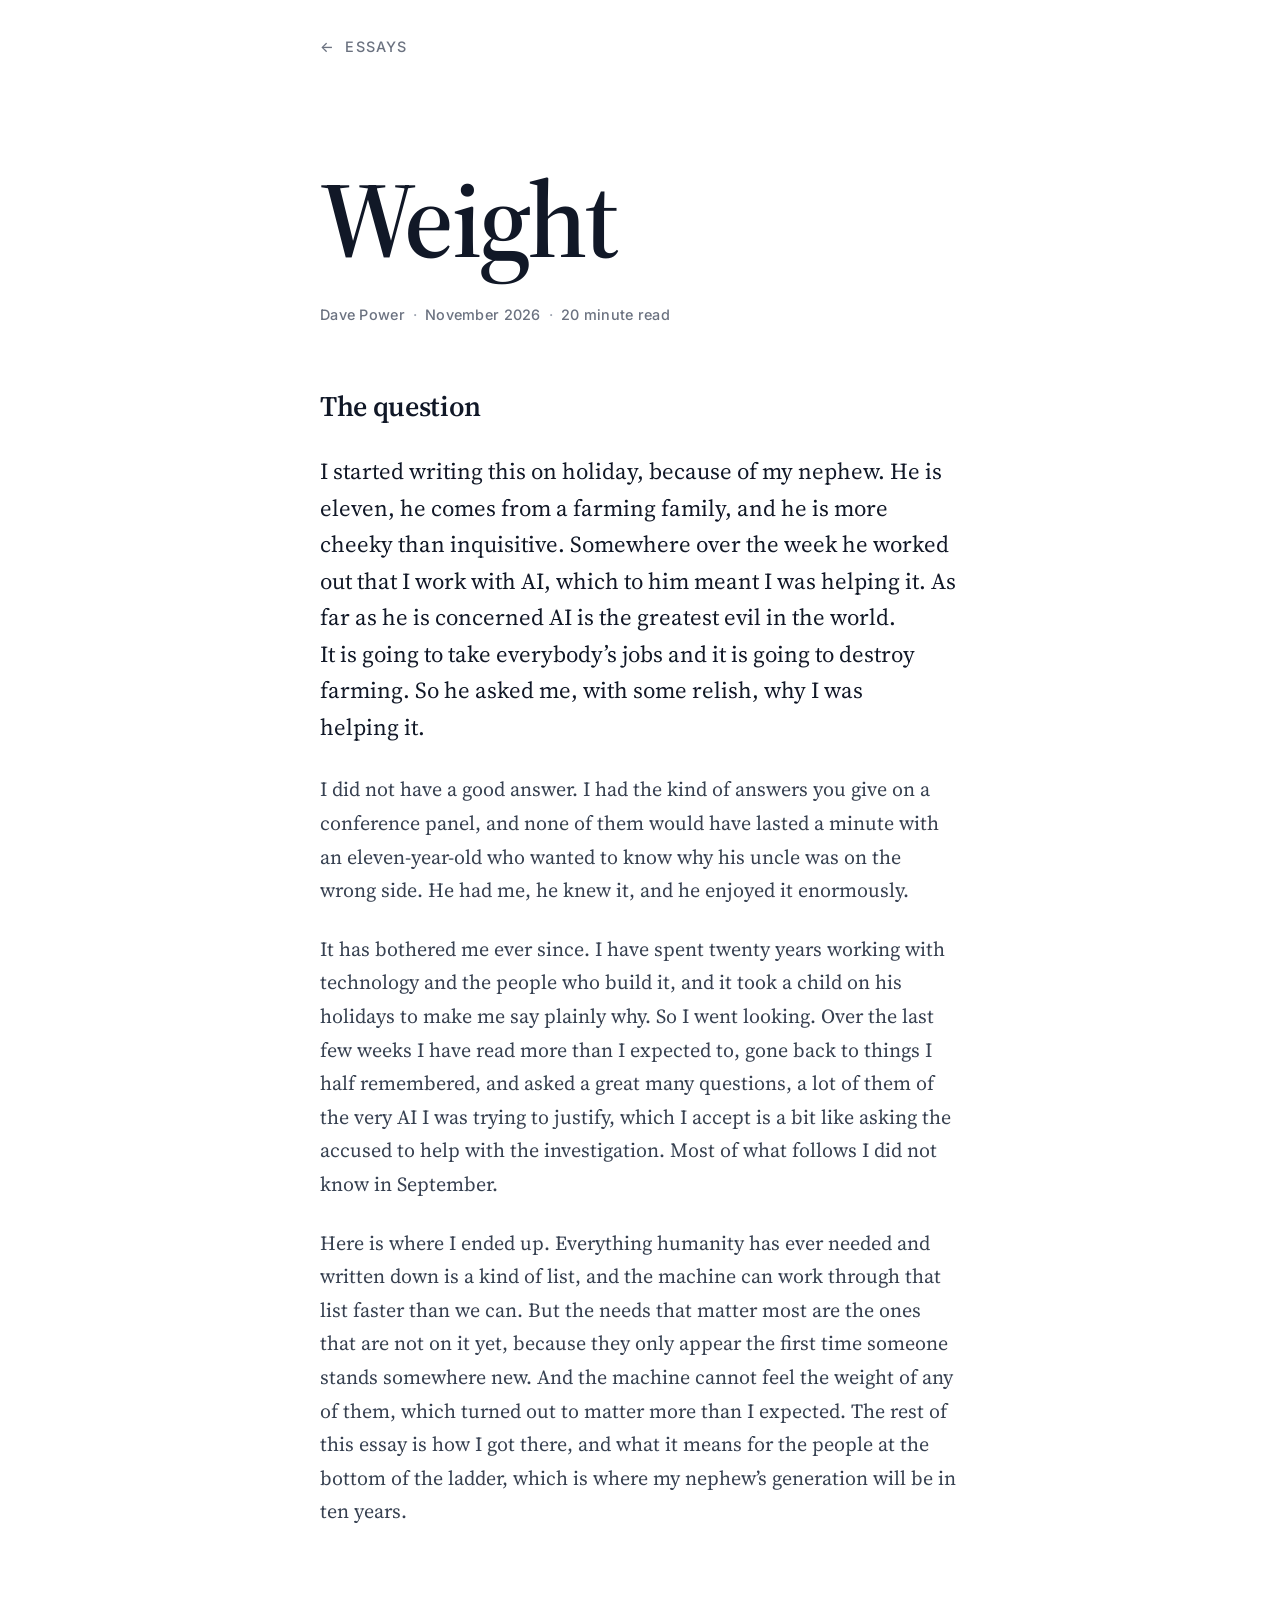
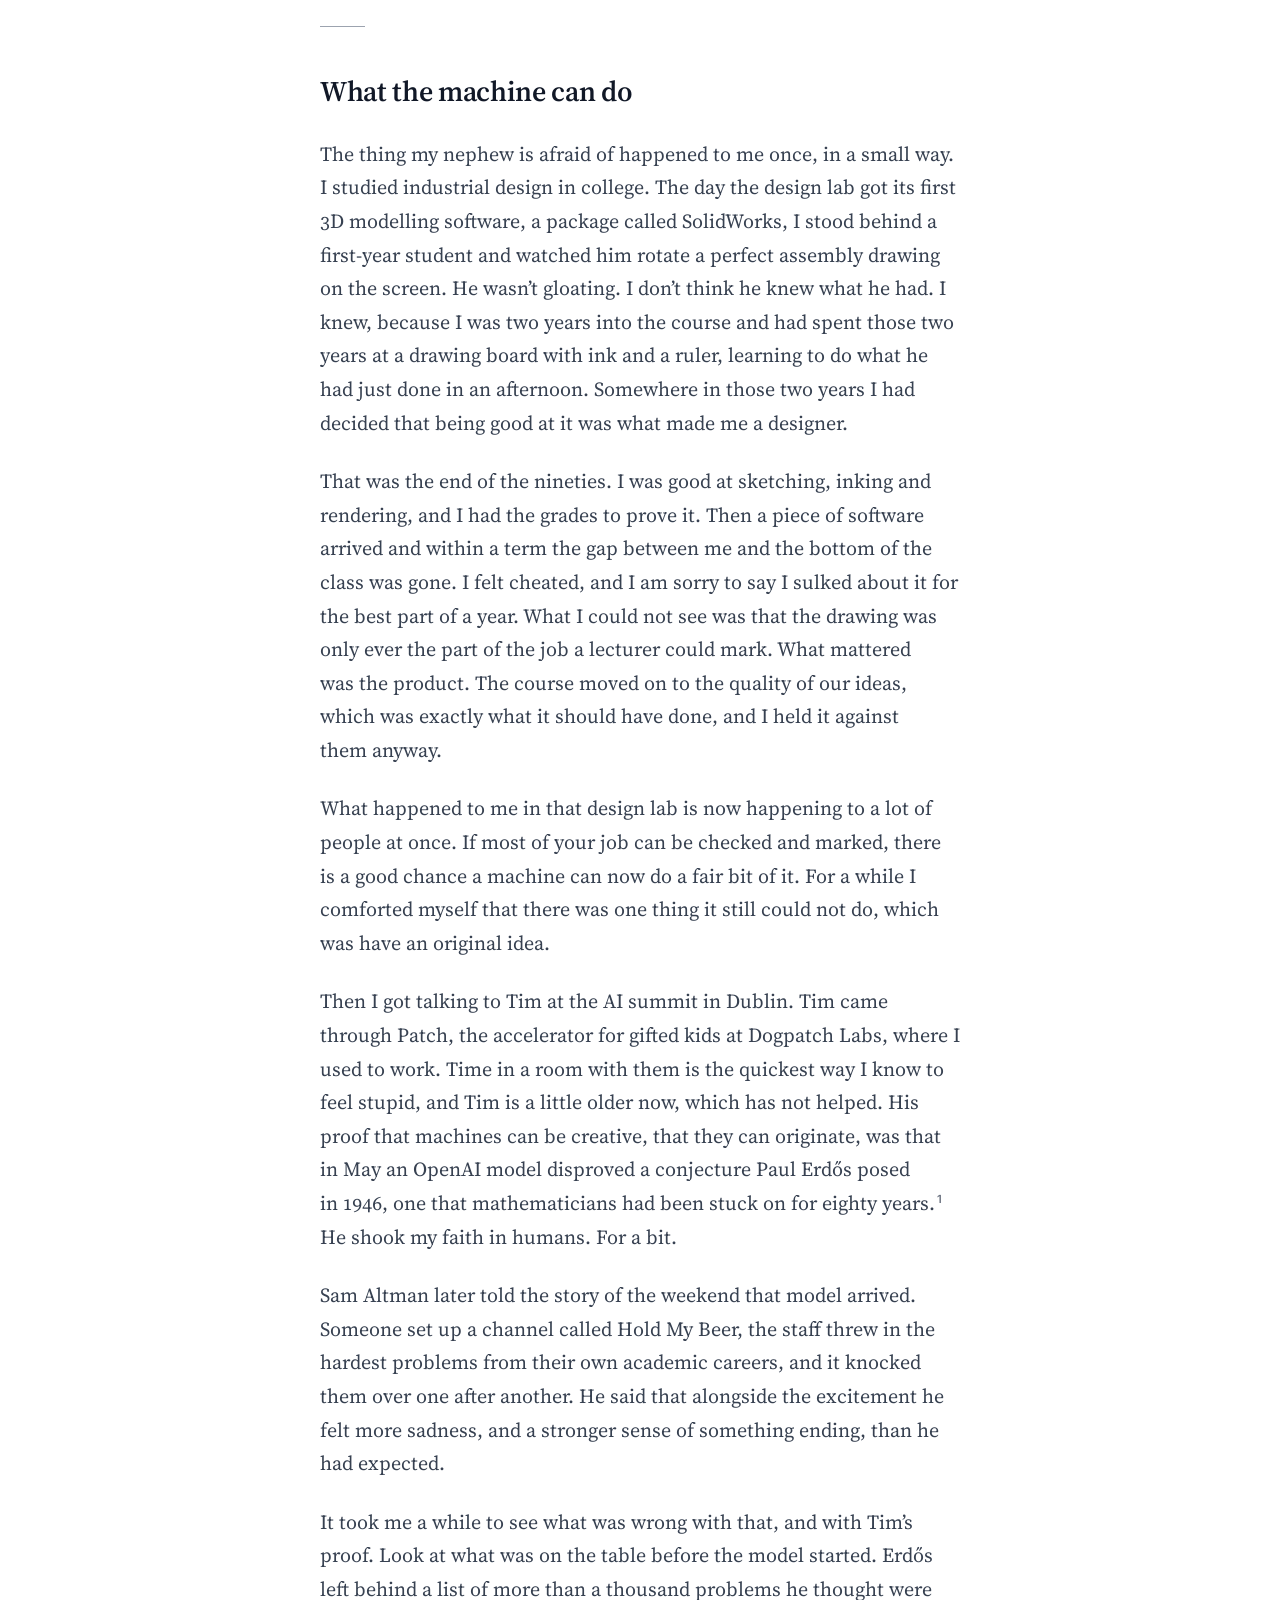
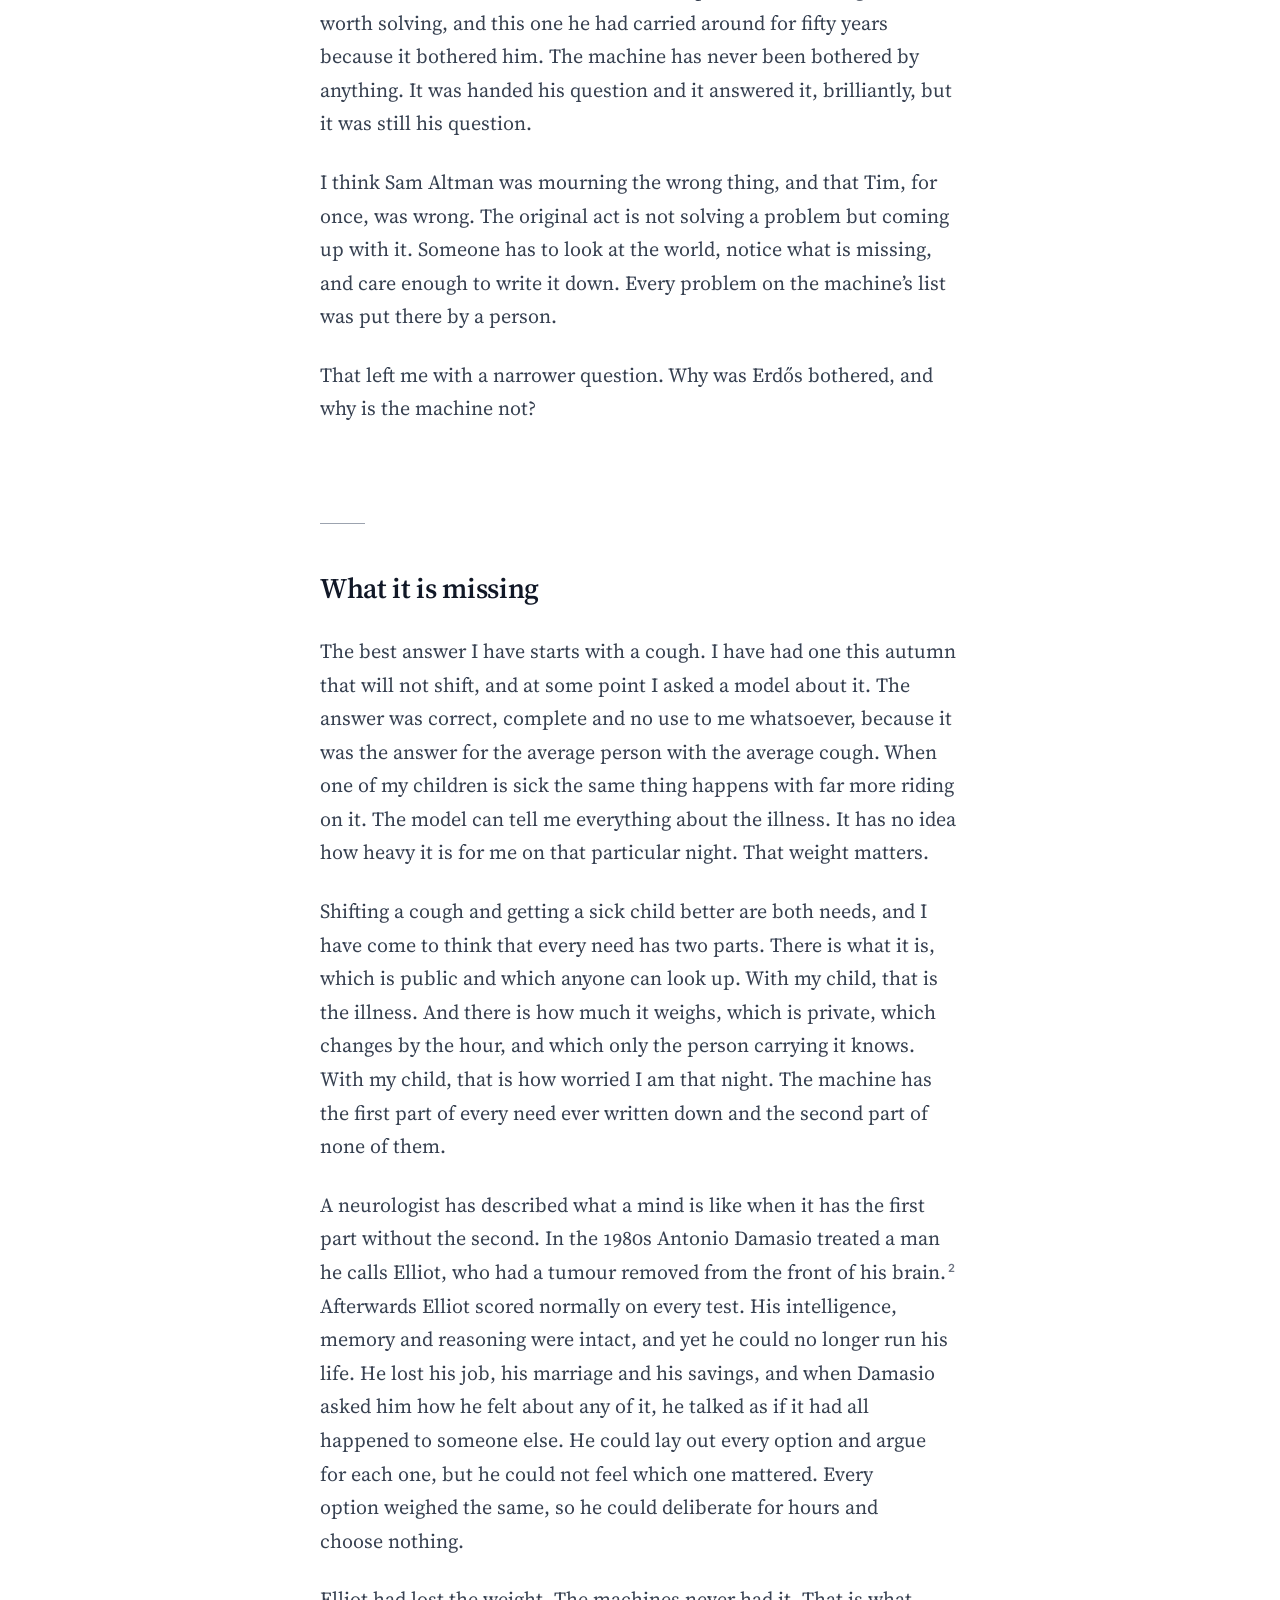
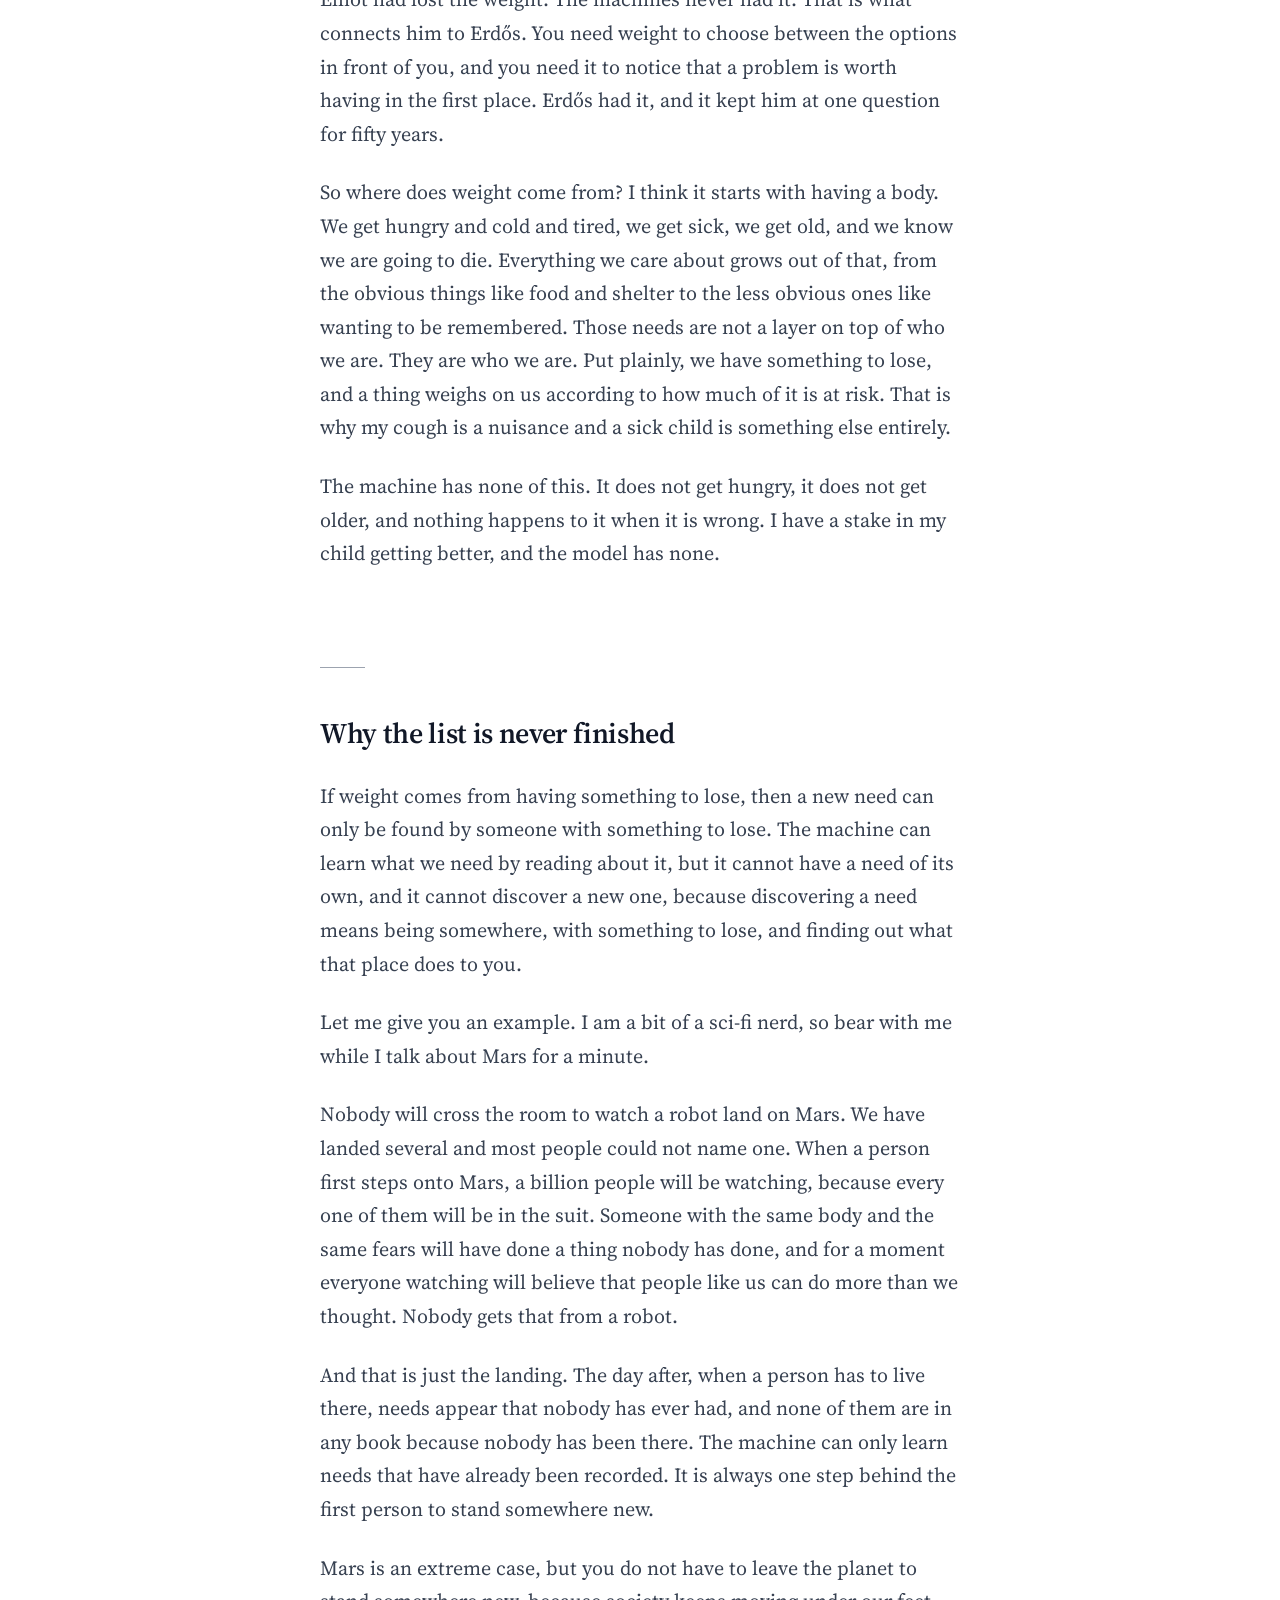
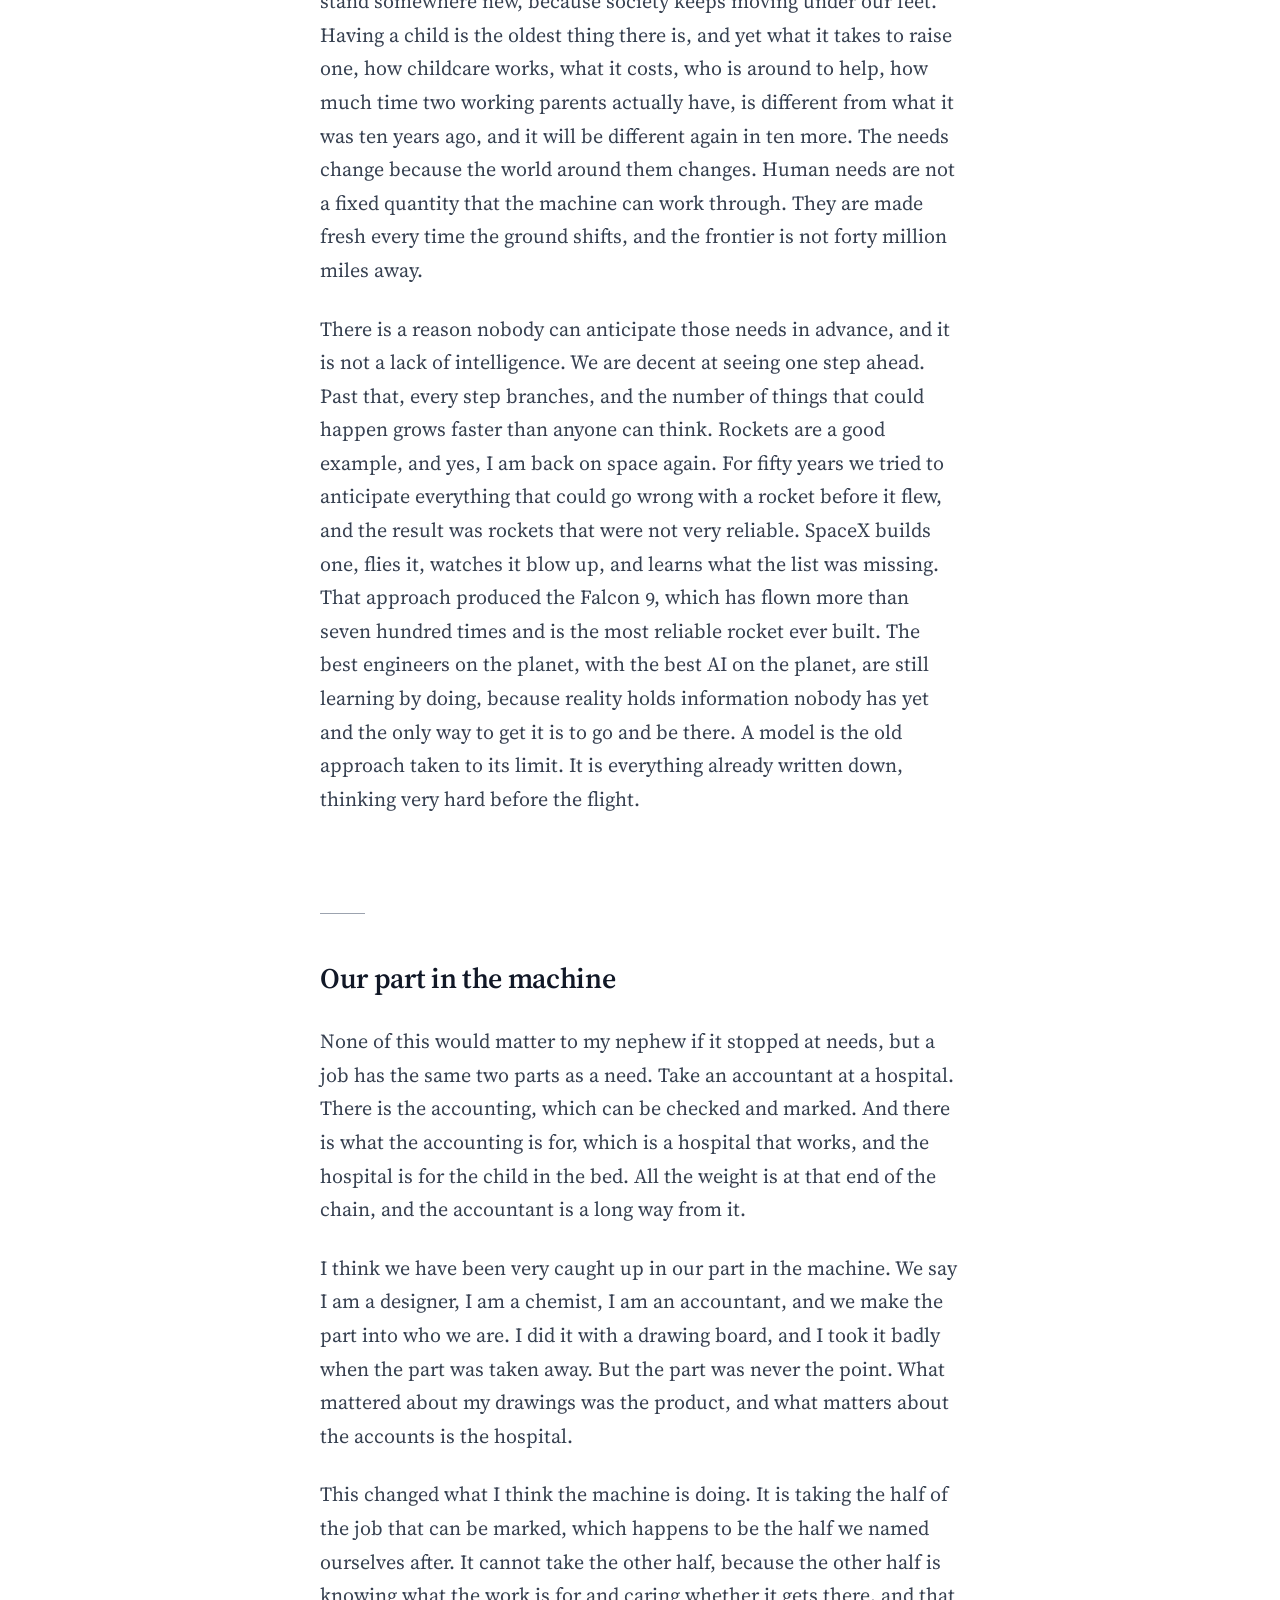
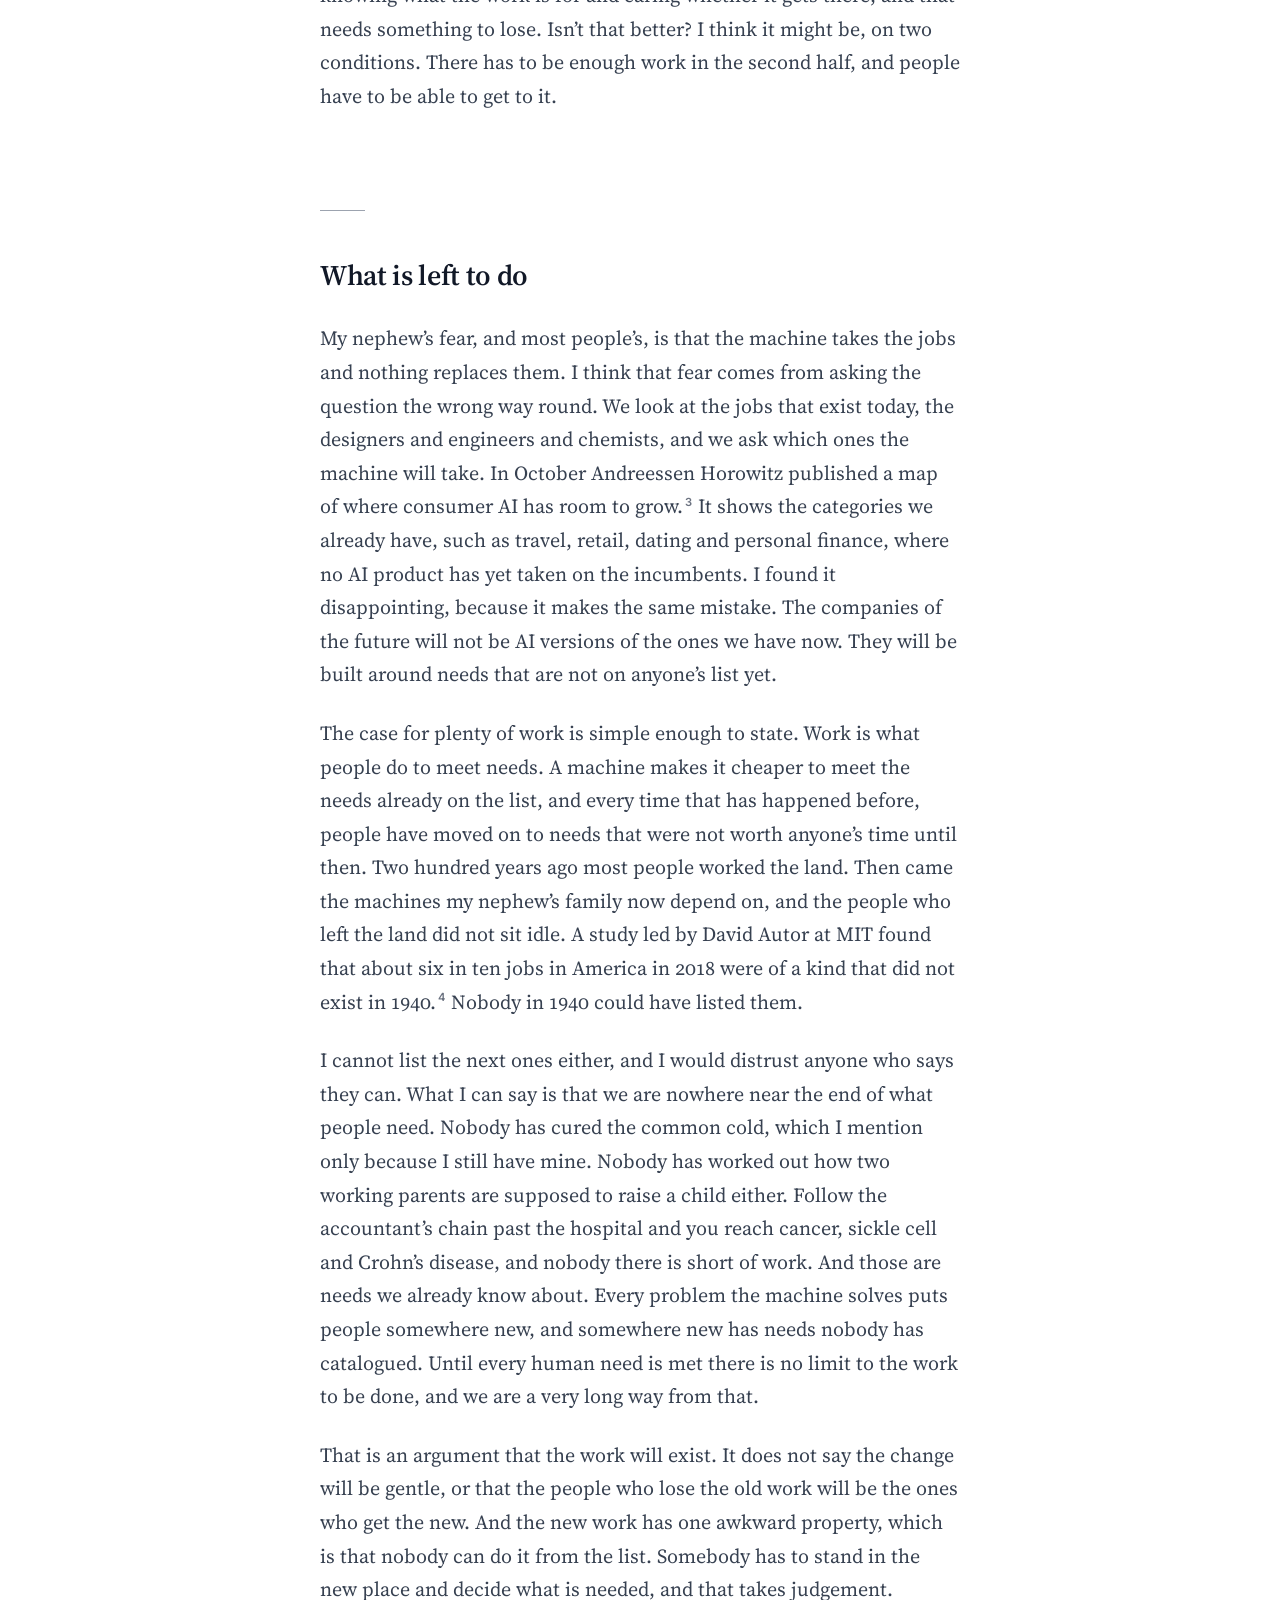
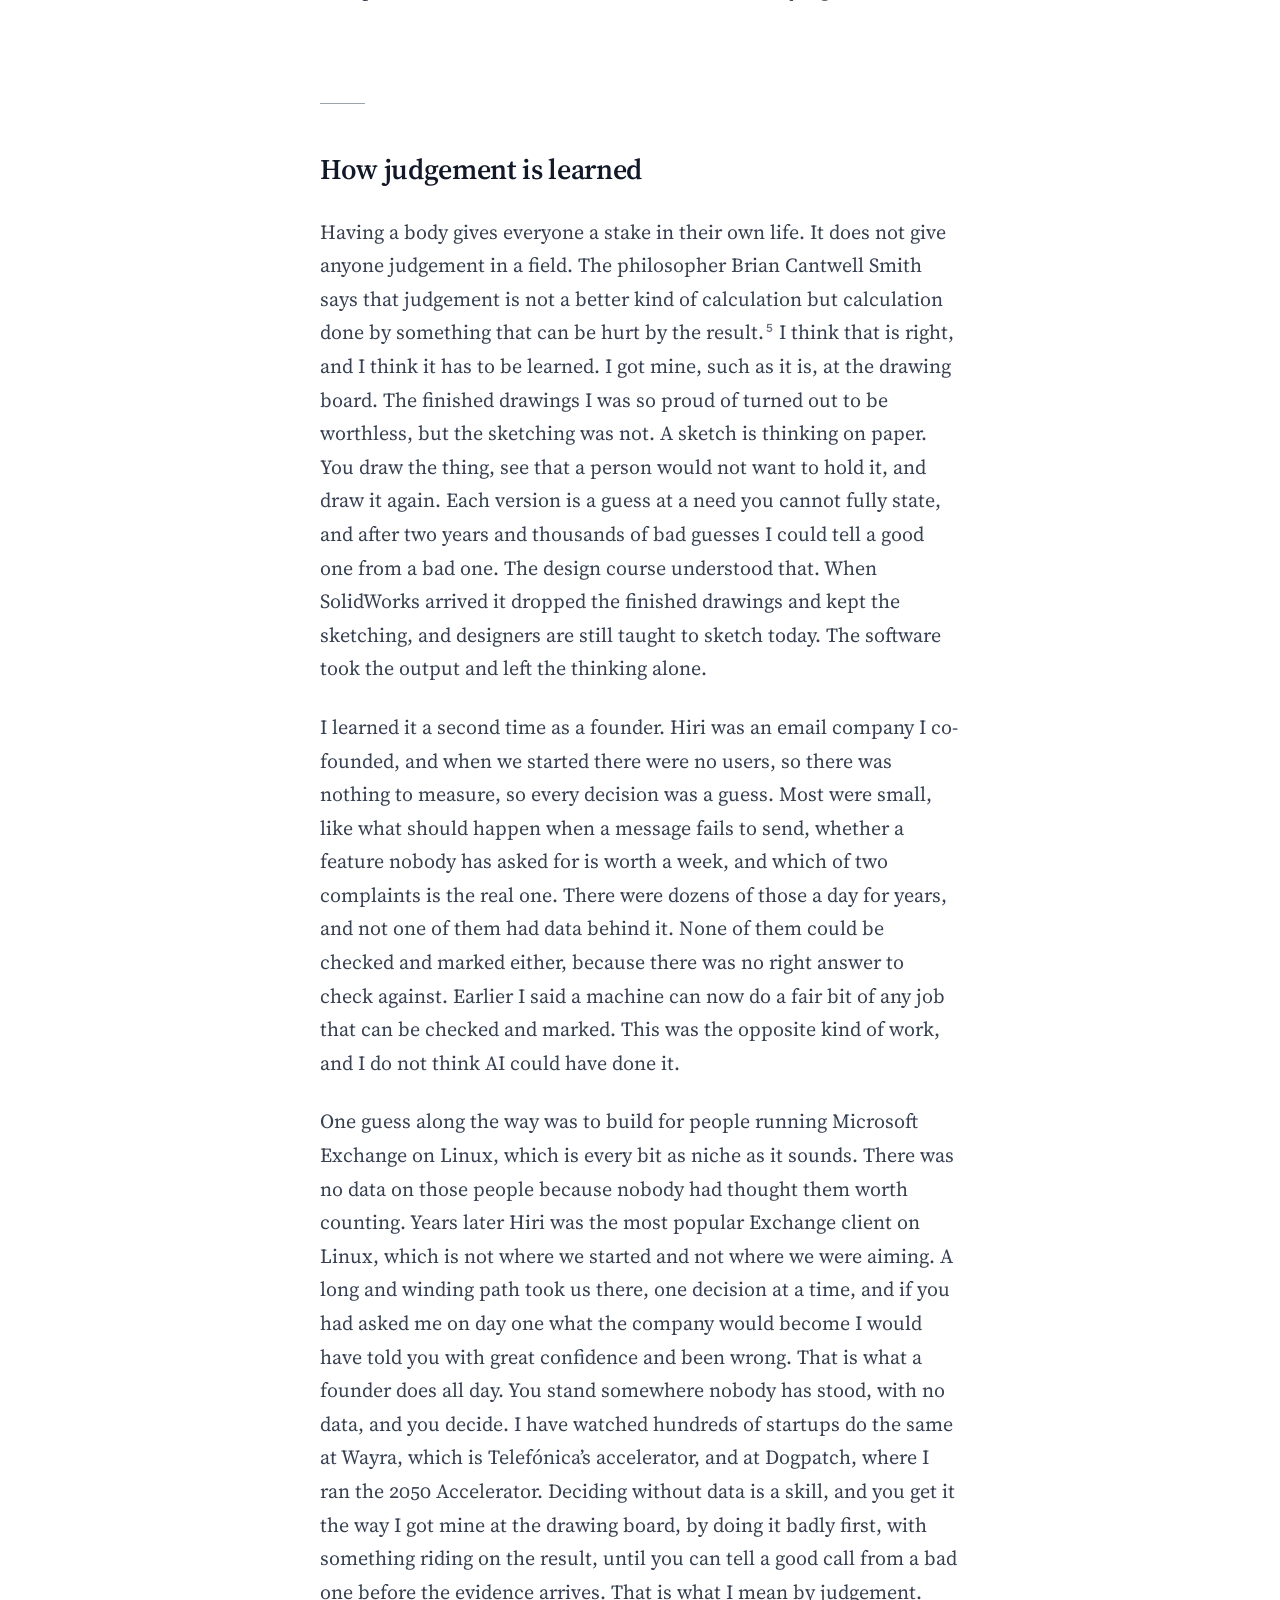
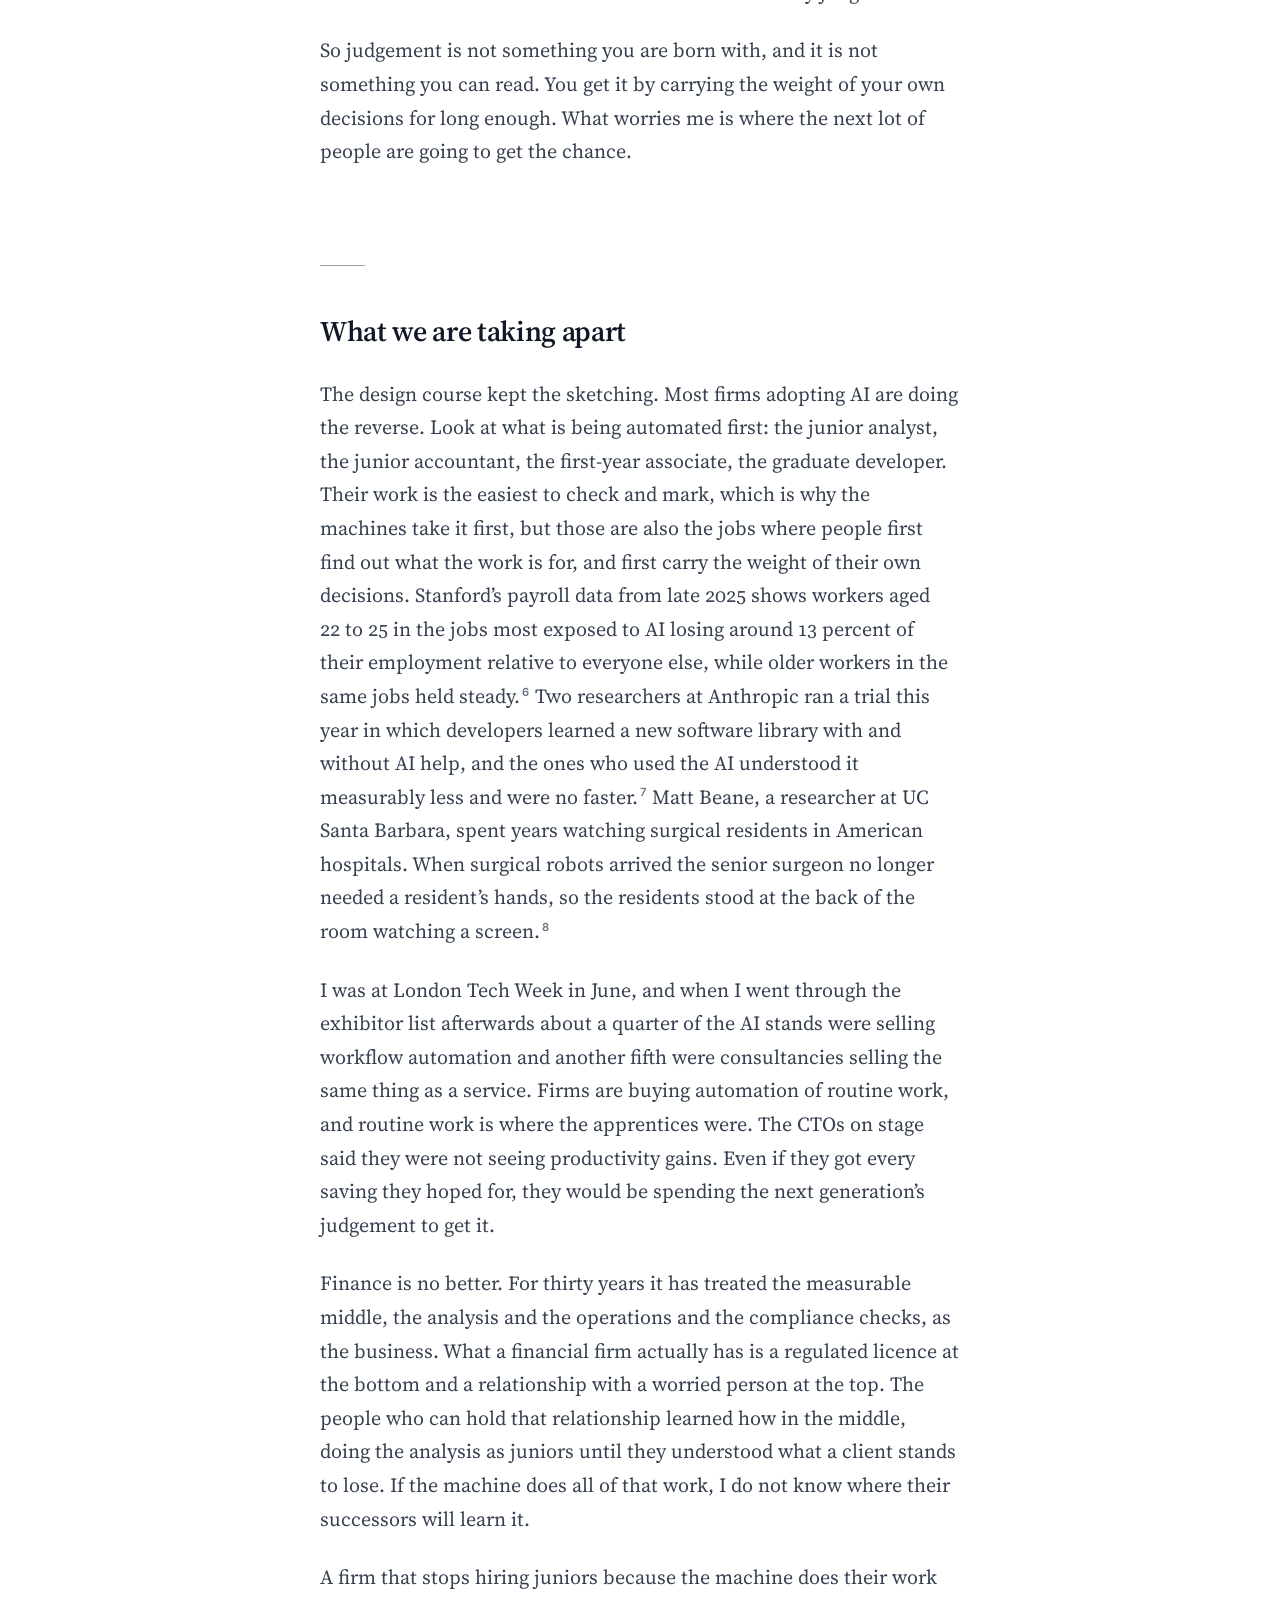
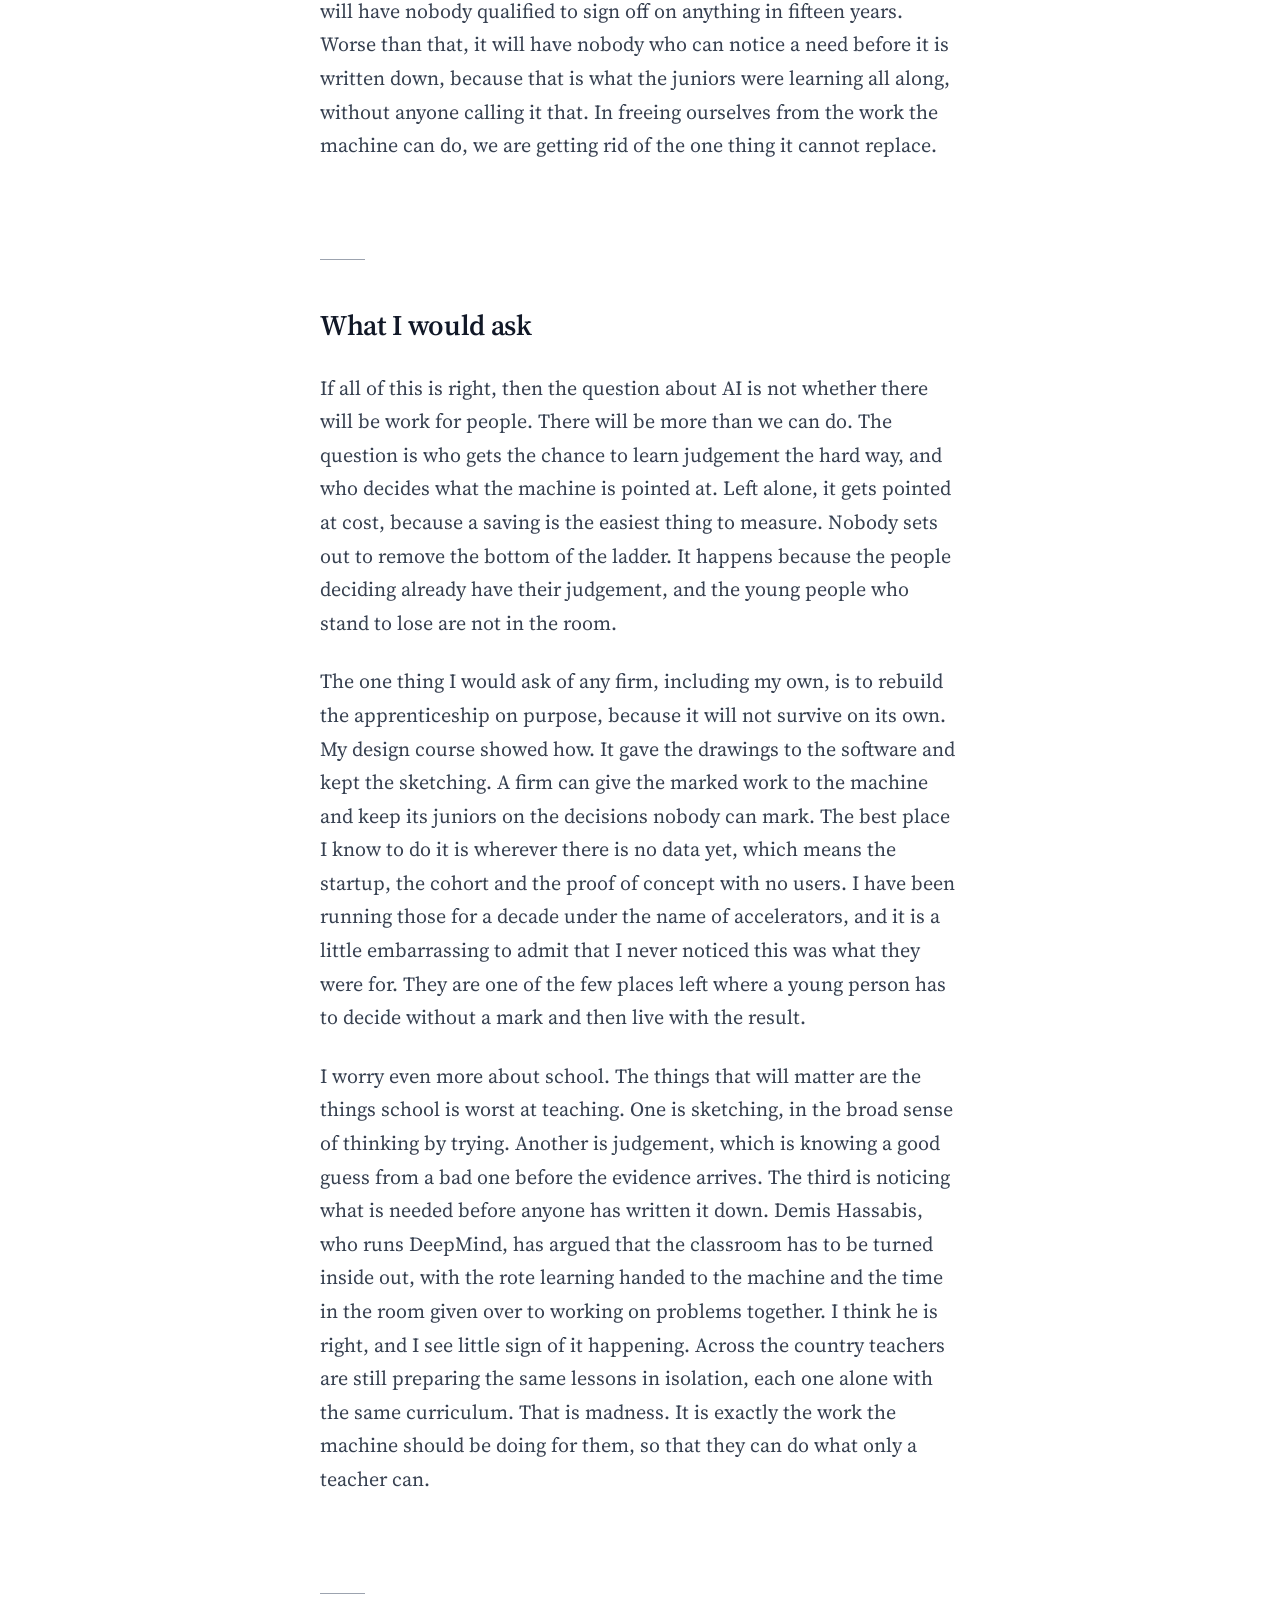
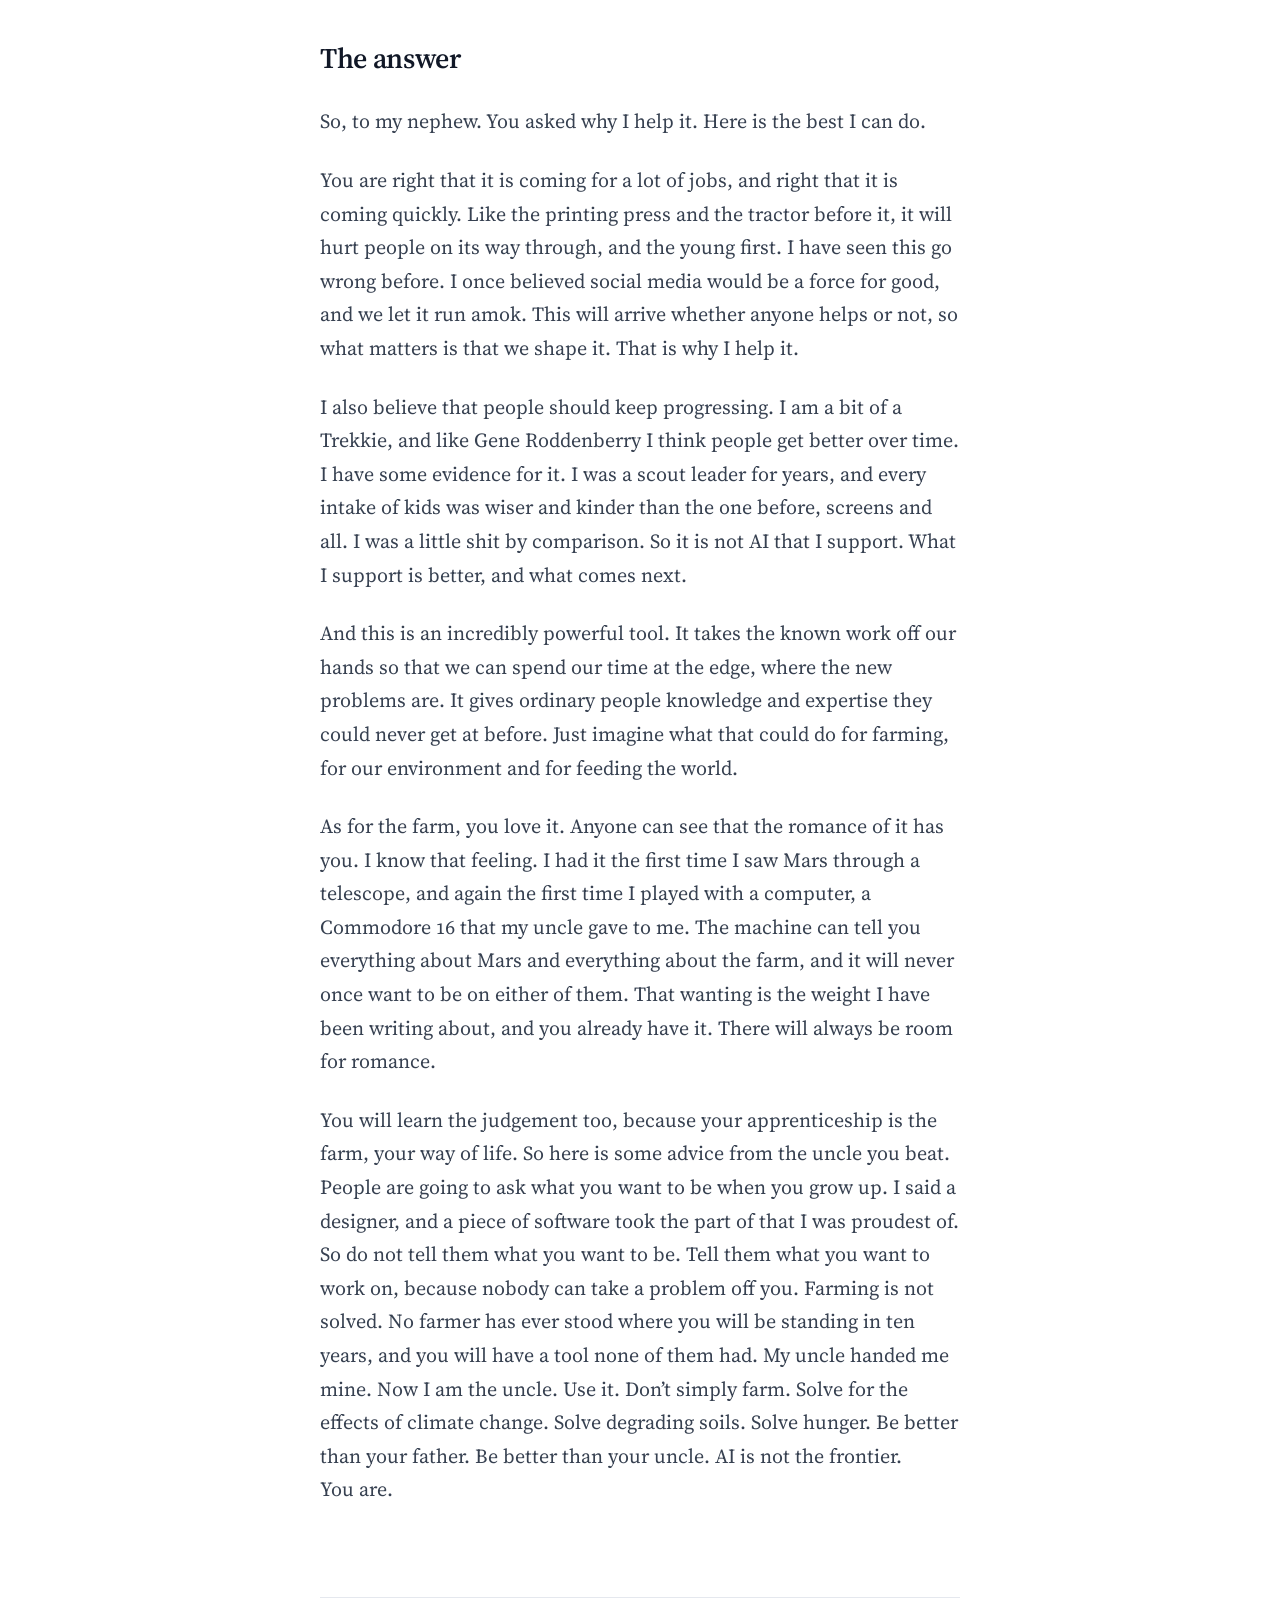
==== weight/index.html @ 6601c46f "Publish Weight Co-Authored-By: Claude Fable 5.2 <noreply@anthropic.com> Claude-Session: https://clau" ====
<!DOCTYPE html>
<html lang="en-IE">
<head>
<meta charset="utf-8">
<meta name="viewport" content="width=device-width, initial-scale=1">
<title>Weight · Dave Power</title>
<meta name="description" content="Why I work with AI, written for my eleven-year-old nephew.">
<meta name="author" content="Dave Power">
<link rel="canonical" href="https://dpowert2.github.io/essays/weight/">
<meta property="og:type" content="article">
<meta property="og:title" content="Weight">
<meta property="og:description" content="Why I work with AI, written for my eleven-year-old nephew.">
<meta property="og:url" content="https://dpowert2.github.io/essays/weight/">
<meta property="article:author" content="Dave Power">
<meta property="article:published_time" content="2026-11-24">
<meta name="twitter:card" content="summary">
<link rel="icon" href="data:image/svg+xml,%3Csvg xmlns='http://www.w3.org/2000/svg' viewBox='0 0 32 32'%3E%3Crect width='32' height='32' rx='7' fill='%23111827'/%3E%3Ccircle cx='16' cy='16' r='5' fill='%23E84B3C'/%3E%3C/svg%3E">
<link rel="preconnect" href="https://fonts.googleapis.com">
<link rel="preconnect" href="https://fonts.gstatic.com" crossorigin>
<link rel="stylesheet" href="https://fonts.googleapis.com/css2?family=Inter:wght@400;500;600&amp;family=Source+Serif+4:ital,opsz,wght@0,8..60,400;0,8..60,600;1,8..60,400&amp;display=swap">
<link rel="stylesheet" href="../assets/essay.css">
</head>
<body>
<div class="progress" aria-hidden="true"><span id="progress"></span></div>
<nav class="top"><a href="../">Essays</a></nav>
<main>
<article>
<header class="masthead">
<h1>Weight</h1>
<p class="meta">Dave Power<span class="dot">·</span><time datetime="2026-11-24">November 2026</time><span class="dot">·</span>20 minute read</p>
</header>
<div class="prose">
<h2 id="the-question">The question</h2>
<p class="lead">I started writing this on holiday, because of my nephew. He is eleven, he comes from a farming family, and he is more cheeky than inquisitive. Somewhere over the week he worked out that I work with AI, which to him meant I was helping it. As far as he is concerned AI is the greatest evil in the world. It is going to take everybody’s jobs and it is going to destroy farming. So he asked me, with some relish, why I was helping it.</p>
<p>I did not have a good answer. I had the kind of answers you give on a conference panel, and none of them would have lasted a minute with an eleven-year-old who wanted to know why his uncle was on the wrong side. He had me, he knew it, and he enjoyed it enormously.</p>
<p>It has bothered me ever since. I have spent twenty years working with technology and the people who build it, and it took a child on his holidays to make me say plainly why. So I went looking. Over the last few weeks I have read more than I expected to, gone back to things I half remembered, and asked a great many questions, a lot of them of the very AI I was trying to justify, which I accept is a bit like asking the accused to help with the investigation. Most of what follows I did not know in September.</p>
<p>Here is where I ended up. Everything humanity has ever needed and written down is a kind of list, and the machine can work through that list faster than we can. But the needs that matter most are the ones that are not on it yet, because they only appear the first time someone stands somewhere new. And the machine cannot feel the weight of any of them, which turned out to matter more than I expected. The rest of this essay is how I got there, and what it means for the people at the bottom of the ladder, which is where my nephew’s generation will be in ten years.</p>
<h2 id="what-the-machine-can-do">What the machine can do</h2>
<p>The thing my nephew is afraid of happened to me once, in a small way. I studied industrial design in college. The day the design lab got its first 3D modelling software, a package called SolidWorks, I stood behind a first-year student and watched him rotate a perfect assembly drawing on the screen. He wasn’t gloating. I don’t think he knew what he had. I knew, because I was two years into the course and had spent those two years at a drawing board with ink and a ruler, learning to do what he had just done in an afternoon. Somewhere in those two years I had decided that being good at it was what made me a designer.</p>
<p>That was the end of the nineties. I was good at sketching, inking and rendering, and I had the grades to prove it. Then a piece of software arrived and within a term the gap between me and the bottom of the class was gone. I felt cheated, and I am sorry to say I sulked about it for the best part of a year. What I could not see was that the drawing was only ever the part of the job a lecturer could mark. What mattered was the product. The course moved on to the quality of our ideas, which was exactly what it should have done, and I held it against them anyway.</p>
<p>What happened to me in that design lab is now happening to a lot of people at once. If most of your job can be checked and marked, there is a good chance a machine can now do a fair bit of it. For a while I comforted myself that there was one thing it still could not do, which was have an original idea.</p>
<p>Then I got talking to Tim at the AI summit in Dublin. Tim came through Patch, the accelerator for gifted kids at Dogpatch Labs, where I used to work. Time in a room with them is the quickest way I know to feel stupid, and Tim is a little older now, which has not helped. His proof that machines can be creative, that they can originate, was that in May an OpenAI model disproved a conjecture Paul Erdős posed in 1946, one that mathematicians had been stuck on for eighty years.<sup class="note"><a href="#source-1" id="ref-1" aria-label="Source 1">1</a></sup> He shook my faith in humans. For a bit.</p>
<p>Sam Altman later told the story of the weekend that model arrived. Someone set up a channel called Hold My Beer, the staff threw in the hardest problems from their own academic careers, and it knocked them over one after another. He said that alongside the excitement he felt more sadness, and a stronger sense of something ending, than he had expected.</p>
<p>It took me a while to see what was wrong with that, and with Tim’s proof. Look at what was on the table before the model started. Erdős left behind a list of more than a thousand problems he thought were worth solving, and this one he had carried around for fifty years because it bothered him. The machine has never been bothered by anything. It was handed his question and it answered it, brilliantly, but it was still his question.</p>
<p>I think Sam Altman was mourning the wrong thing, and that Tim, for once, was wrong. The original act is not solving a problem but coming up with it. Someone has to look at the world, notice what is missing, and care enough to write it down. Every problem on the machine’s list was put there by a person.</p>
<p>That left me with a narrower question. Why was Erdős bothered, and why is the machine not?</p>
<h2 id="what-it-is-missing">What it is missing</h2>
<p>The best answer I have starts with a cough. I have had one this autumn that will not shift, and at some point I asked a model about it. The answer was correct, complete and no use to me whatsoever, because it was the answer for the average person with the average cough. When one of my children is sick the same thing happens with far more riding on it. The model can tell me everything about the illness. It has no idea how heavy it is for me on that particular night. That weight matters.</p>
<p>Shifting a cough and getting a sick child better are both needs, and I have come to think that every need has two parts. There is what it is, which is public and which anyone can look up. With my child, that is the illness. And there is how much it weighs, which is private, which changes by the hour, and which only the person carrying it knows. With my child, that is how worried I am that night. The machine has the first part of every need ever written down and the second part of none of them.</p>
<p>A neurologist has described what a mind is like when it has the first part without the second. In the 1980s Antonio Damasio treated a man he calls Elliot, who had a tumour removed from the front of his brain.<sup class="note"><a href="#source-2" id="ref-2" aria-label="Source 2">2</a></sup> Afterwards Elliot scored normally on every test. His intelligence, memory and reasoning were intact, and yet he could no longer run his life. He lost his job, his marriage and his savings, and when Damasio asked him how he felt about any of it, he talked as if it had all happened to someone else. He could lay out every option and argue for each one, but he could not feel which one mattered. Every option weighed the same, so he could deliberate for hours and choose nothing.</p>
<p>Elliot had lost the weight. The machines never had it. That is what connects him to Erdős. You need weight to choose between the options in front of you, and you need it to notice that a problem is worth having in the first place. Erdős had it, and it kept him at one question for fifty years.</p>
<p>So where does weight come from? I think it starts with having a body. We get hungry and cold and tired, we get sick, we get old, and we know we are going to die. Everything we care about grows out of that, from the obvious things like food and shelter to the less obvious ones like wanting to be remembered. Those needs are not a layer on top of who we are. They are who we are. Put plainly, we have something to lose, and a thing weighs on us according to how much of it is at risk. That is why my cough is a nuisance and a sick child is something else entirely.</p>
<p>The machine has none of this. It does not get hungry, it does not get older, and nothing happens to it when it is wrong. I have a stake in my child getting better, and the model has none.</p>
<h2 id="why-the-list-is-never-finished">Why the list is never finished</h2>
<p>If weight comes from having something to lose, then a new need can only be found by someone with something to lose. The machine can learn what we need by reading about it, but it cannot have a need of its own, and it cannot discover a new one, because discovering a need means being somewhere, with something to lose, and finding out what that place does to you.</p>
<p>Let me give you an example. I am a bit of a sci-fi nerd, so bear with me while I talk about Mars for a minute.</p>
<p>Nobody will cross the room to watch a robot land on Mars. We have landed several and most people could not name one. When a person first steps onto Mars, a billion people will be watching, because every one of them will be in the suit. Someone with the same body and the same fears will have done a thing nobody has done, and for a moment everyone watching will believe that people like us can do more than we thought. Nobody gets that from a robot.</p>
<p>And that is just the landing. The day after, when a person has to live there, needs appear that nobody has ever had, and none of them are in any book because nobody has been there. The machine can only learn needs that have already been recorded. It is always one step behind the first person to stand somewhere new.</p>
<p>Mars is an extreme case, but you do not have to leave the planet to stand somewhere new, because society keeps moving under our feet. Having a child is the oldest thing there is, and yet what it takes to raise one, how childcare works, what it costs, who is around to help, how much time two working parents actually have, is different from what it was ten years ago, and it will be different again in ten more. The needs change because the world around them changes. Human needs are not a fixed quantity that the machine can work through. They are made fresh every time the ground shifts, and the frontier is not forty million miles away.</p>
<p>There is a reason nobody can anticipate those needs in advance, and it is not a lack of intelligence. We are decent at seeing one step ahead. Past that, every step branches, and the number of things that could happen grows faster than anyone can think. Rockets are a good example, and yes, I am back on space again. For fifty years we tried to anticipate everything that could go wrong with a rocket before it flew, and the result was rockets that were not very reliable. SpaceX builds one, flies it, watches it blow up, and learns what the list was missing. That approach produced the Falcon 9, which has flown more than seven hundred times and is the most reliable rocket ever built. The best engineers on the planet, with the best AI on the planet, are still learning by doing, because reality holds information nobody has yet and the only way to get it is to go and be there. A model is the old approach taken to its limit. It is everything already written down, thinking very hard before the flight.</p>
<h2 id="our-part-in-the-machine">Our part in the machine</h2>
<p>None of this would matter to my nephew if it stopped at needs, but a job has the same two parts as a need. Take an accountant at a hospital. There is the accounting, which can be checked and marked. And there is what the accounting is for, which is a hospital that works, and the hospital is for the child in the bed. All the weight is at that end of the chain, and the accountant is a long way from it.</p>
<p>I think we have been very caught up in our part in the machine. We say I am a designer, I am a chemist, I am an accountant, and we make the part into who we are. I did it with a drawing board, and I took it badly when the part was taken away. But the part was never the point. What mattered about my drawings was the product, and what matters about the accounts is the hospital.</p>
<p>This changed what I think the machine is doing. It is taking the half of the job that can be marked, which happens to be the half we named ourselves after. It cannot take the other half, because the other half is knowing what the work is for and caring whether it gets there, and that needs something to lose. Isn’t that better? I think it might be, on two conditions. There has to be enough work in the second half, and people have to be able to get to it.</p>
<h2 id="what-is-left-to-do">What is left to do</h2>
<p>My nephew’s fear, and most people’s, is that the machine takes the jobs and nothing replaces them. I think that fear comes from asking the question the wrong way round. We look at the jobs that exist today, the designers and engineers and chemists, and we ask which ones the machine will take. In October Andreessen Horowitz published a map of where consumer AI has room to grow.<sup class="note"><a href="#source-3" id="ref-3" aria-label="Source 3">3</a></sup> It shows the categories we already have, such as travel, retail, dating and personal finance, where no AI product has yet taken on the incumbents. I found it disappointing, because it makes the same mistake. The companies of the future will not be AI versions of the ones we have now. They will be built around needs that are not on anyone’s list yet.</p>
<p>The case for plenty of work is simple enough to state. Work is what people do to meet needs. A machine makes it cheaper to meet the needs already on the list, and every time that has happened before, people have moved on to needs that were not worth anyone’s time until then. Two hundred years ago most people worked the land. Then came the machines my nephew’s family now depend on, and the people who left the land did not sit idle. A study led by David Autor at MIT found that about six in ten jobs in America in 2018 were of a kind that did not exist in 1940.<sup class="note"><a href="#source-4" id="ref-4" aria-label="Source 4">4</a></sup> Nobody in 1940 could have listed them.</p>
<p>I cannot list the next ones either, and I would distrust anyone who says they can. What I can say is that we are nowhere near the end of what people need. Nobody has cured the common cold, which I mention only because I still have mine. Nobody has worked out how two working parents are supposed to raise a child either. Follow the accountant’s chain past the hospital and you reach cancer, sickle cell and Crohn’s disease, and nobody there is short of work. And those are needs we already know about. Every problem the machine solves puts people somewhere new, and somewhere new has needs nobody has catalogued. Until every human need is met there is no limit to the work to be done, and we are a very long way from that.</p>
<p>That is an argument that the work will exist. It does not say the change will be gentle, or that the people who lose the old work will be the ones who get the new. And the new work has one awkward property, which is that nobody can do it from the list. Somebody has to stand in the new place and decide what is needed, and that takes judgement.</p>
<h2 id="how-judgement-is-learned">How judgement is learned</h2>
<p>Having a body gives everyone a stake in their own life. It does not give anyone judgement in a field. The philosopher Brian Cantwell Smith says that judgement is not a better kind of calculation but calculation done by something that can be hurt by the result.<sup class="note"><a href="#source-5" id="ref-5" aria-label="Source 5">5</a></sup> I think that is right, and I think it has to be learned. I got mine, such as it is, at the drawing board. The finished drawings I was so proud of turned out to be worthless, but the sketching was not. A sketch is thinking on paper. You draw the thing, see that a person would not want to hold it, and draw it again. Each version is a guess at a need you cannot fully state, and after two years and thousands of bad guesses I could tell a good one from a bad one. The design course understood that. When SolidWorks arrived it dropped the finished drawings and kept the sketching, and designers are still taught to sketch today. The software took the output and left the thinking alone.</p>
<p>I learned it a second time as a founder. Hiri was an email company I co-founded, and when we started there were no users, so there was nothing to measure, so every decision was a guess. Most were small, like what should happen when a message fails to send, whether a feature nobody has asked for is worth a week, and which of two complaints is the real one. There were dozens of those a day for years, and not one of them had data behind it. None of them could be checked and marked either, because there was no right answer to check against. Earlier I said a machine can now do a fair bit of any job that can be checked and marked. This was the opposite kind of work, and I do not think AI could have done it.</p>
<p>One guess along the way was to build for people running Microsoft Exchange on Linux, which is every bit as niche as it sounds. There was no data on those people because nobody had thought them worth counting. Years later Hiri was the most popular Exchange client on Linux, which is not where we started and not where we were aiming. A long and winding path took us there, one decision at a time, and if you had asked me on day one what the company would become I would have told you with great confidence and been wrong. That is what a founder does all day. You stand somewhere nobody has stood, with no data, and you decide. I have watched hundreds of startups do the same at Wayra, which is Telefónica’s accelerator, and at Dogpatch, where I ran the 2050 Accelerator. Deciding without data is a skill, and you get it the way I got mine at the drawing board, by doing it badly first, with something riding on the result, until you can tell a good call from a bad one before the evidence arrives. That is what I mean by judgement.</p>
<p>So judgement is not something you are born with, and it is not something you can read. You get it by carrying the weight of your own decisions for long enough. What worries me is where the next lot of people are going to get the chance.</p>
<h2 id="what-we-are-taking-apart">What we are taking apart</h2>
<p>The design course kept the sketching. Most firms adopting AI are doing the reverse. Look at what is being automated first: the junior analyst, the junior accountant, the first-year associate, the graduate developer. Their work is the easiest to check and mark, which is why the machines take it first, but those are also the jobs where people first find out what the work is for, and first carry the weight of their own decisions. Stanford’s payroll data from late 2025 shows workers aged 22 to 25 in the jobs most exposed to AI losing around 13 percent of their employment relative to everyone else, while older workers in the same jobs held steady.<sup class="note"><a href="#source-6" id="ref-6" aria-label="Source 6">6</a></sup> Two researchers at Anthropic ran a trial this year in which developers learned a new software library with and without AI help, and the ones who used the AI understood it measurably less and were no faster.<sup class="note"><a href="#source-7" id="ref-7" aria-label="Source 7">7</a></sup> Matt Beane, a researcher at UC Santa Barbara, spent years watching surgical residents in American hospitals. When surgical robots arrived the senior surgeon no longer needed a resident’s hands, so the residents stood at the back of the room watching a screen.<sup class="note"><a href="#source-8" id="ref-8" aria-label="Source 8">8</a></sup></p>
<p>I was at London Tech Week in June, and when I went through the exhibitor list afterwards about a quarter of the AI stands were selling workflow automation and another fifth were consultancies selling the same thing as a service. Firms are buying automation of routine work, and routine work is where the apprentices were. The CTOs on stage said they were not seeing productivity gains. Even if they got every saving they hoped for, they would be spending the next generation’s judgement to get it.</p>
<p>Finance is no better. For thirty years it has treated the measurable middle, the analysis and the operations and the compliance checks, as the business. What a financial firm actually has is a regulated licence at the bottom and a relationship with a worried person at the top. The people who can hold that relationship learned how in the middle, doing the analysis as juniors until they understood what a client stands to lose. If the machine does all of that work, I do not know where their successors will learn it.</p>
<p>A firm that stops hiring juniors because the machine does their work will have nobody qualified to sign off on anything in fifteen years. Worse than that, it will have nobody who can notice a need before it is written down, because that is what the juniors were learning all along, without anyone calling it that. In freeing ourselves from the work the machine can do, we are getting rid of the one thing it cannot replace.</p>
<h2 id="what-i-would-ask">What I would ask</h2>
<p>If all of this is right, then the question about AI is not whether there will be work for people. There will be more than we can do. The question is who gets the chance to learn judgement the hard way, and who decides what the machine is pointed at. Left alone, it gets pointed at cost, because a saving is the easiest thing to measure. Nobody sets out to remove the bottom of the ladder. It happens because the people deciding already have their judgement, and the young people who stand to lose are not in the room.</p>
<p>The one thing I would ask of any firm, including my own, is to rebuild the apprenticeship on purpose, because it will not survive on its own. My design course showed how. It gave the drawings to the software and kept the sketching. A firm can give the marked work to the machine and keep its juniors on the decisions nobody can mark. The best place I know to do it is wherever there is no data yet, which means the startup, the cohort and the proof of concept with no users. I have been running those for a decade under the name of accelerators, and it is a little embarrassing to admit that I never noticed this was what they were for. They are one of the few places left where a young person has to decide without a mark and then live with the result.</p>
<p>I worry even more about school. The things that will matter are the things school is worst at teaching. One is sketching, in the broad sense of thinking by trying. Another is judgement, which is knowing a good guess from a bad one before the evidence arrives. The third is noticing what is needed before anyone has written it down. Demis Hassabis, who runs DeepMind, has argued that the classroom has to be turned inside out, with the rote learning handed to the machine and the time in the room given over to working on problems together. I think he is right, and I see little sign of it happening. Across the country teachers are still preparing the same lessons in isolation, each one alone with the same curriculum. That is madness. It is exactly the work the machine should be doing for them, so that they can do what only a teacher can.</p>
<h2 id="the-answer">The answer</h2>
<p>So, to my nephew. You asked why I help it. Here is the best I can do.</p>
<p>You are right that it is coming for a lot of jobs, and right that it is coming quickly. Like the printing press and the tractor before it, it will hurt people on its way through, and the young first. I have seen this go wrong before. I once believed social media would be a force for good, and we let it run amok. This will arrive whether anyone helps or not, so what matters is that we shape it. That is why I help it.</p>
<p>I also believe that people should keep progressing. I am a bit of a Trekkie, and like Gene Roddenberry I think people get better over time. I have some evidence for it. I was a scout leader for years, and every intake of kids was wiser and kinder than the one before, screens and all. I was a little shit by comparison. So it is not AI that I support. What I support is better, and what comes next.</p>
<p>And this is an incredibly powerful tool. It takes the known work off our hands so that we can spend our time at the edge, where the new problems are. It gives ordinary people knowledge and expertise they could never get at before. Just imagine what that could do for farming, for our environment and for feeding the world.</p>
<p>As for the farm, you love it. Anyone can see that the romance of it has you. I know that feeling. I had it the first time I saw Mars through a telescope, and again the first time I played with a computer, a Commodore 16 that my uncle gave to me. The machine can tell you everything about Mars and everything about the farm, and it will never once want to be on either of them. That wanting is the weight I have been writing about, and you already have it. There will always be room for romance.</p>
<p>You will learn the judgement too, because your apprenticeship is the farm, your way of life. So here is some advice from the uncle you beat. People are going to ask what you want to be when you grow up. I said a designer, and a piece of software took the part of that I was proudest of. So do not tell them what you want to be. Tell them what you want to work on, because nobody can take a problem off you. Farming is not solved. No farmer has ever stood where you will be standing in ten years, and you will have a tool none of them had. My uncle handed me mine. Now I am the uncle. Use it. Don’t simply farm. Solve for the effects of climate change. Solve degrading soils. Solve hunger. Be better than your father. Be better than your uncle. AI is not the frontier. You are.</p>
</div>
<section class="sources" aria-labelledby="sources-title">
<h2 id="sources-title">Sources</h2>
<ol>
<li id="source-1">OpenAI, <a href="https://openai.com/index/model-disproves-discrete-geometry-conjecture/" rel="noopener"><cite>An OpenAI model has disproved a central conjecture in discrete geometry</cite></a> (May 2026). <a class="back" href="#ref-1" aria-label="Back to text">↩︎</a></li>
<li id="source-2">Antonio Damasio, <cite>Descartes’ Error</cite> (1994). <a class="back" href="#ref-2" aria-label="Back to text">↩︎</a></li>
<li id="source-3">Olivia Moore, <a href="https://a16z.com/100-gen-ai-apps-7/" rel="noopener"><cite>The Top 100 Gen AI Consumer Apps, 7th Edition</cite></a> (Andreessen Horowitz, October 2026). <a class="back" href="#ref-3" aria-label="Back to text">↩︎</a></li>
<li id="source-4">Autor, Chin, Salomons and Seegmiller, <a href="https://www.nber.org/papers/w30389" rel="noopener"><cite>New Frontiers: The Origins and Content of New Work, 1940–2018</cite></a> (NBER). <a class="back" href="#ref-4" aria-label="Back to text">↩︎</a></li>
<li id="source-5">Review of Brian Cantwell Smith, <a href="https://philosophynow.org/issues/144/The_Promise_of_Artificial_Intelligence_by_Brian_Cantwell_Smith" rel="noopener"><cite>The Promise of Artificial Intelligence</cite></a> (Philosophy Now). <a class="back" href="#ref-5" aria-label="Back to text">↩︎</a></li>
<li id="source-6">Brynjolfsson, Chandar and Chen, <a href="https://siepr.stanford.edu/publications/working-paper/canaries-coal-mine-six-facts-about-recent-employment-effects-artificial" rel="noopener"><cite>Canaries in the Coal Mine</cite></a> (Stanford, 2025). <a class="back" href="#ref-6" aria-label="Back to text">↩︎</a></li>
<li id="source-7">Shen and Tamkin, <a href="https://arxiv.org/abs/2601.20245" rel="noopener"><cite>How AI Impacts Skill Formation</cite></a> (arXiv, 2026). <a class="back" href="#ref-7" aria-label="Back to text">↩︎</a></li>
<li id="source-8">Matt Beane, <a href="https://www.eurekalert.org/news-releases/1043214" rel="noopener"><cite>The Skill Code</cite></a> (UC Santa Barbara release, 2024). <a class="back" href="#ref-8" aria-label="Back to text">↩︎</a></li>
</ol>
</section>
</article>
</main>
<footer class="site"><a href="../">All essays</a><span>Dave Power, 2026</span></footer>
<script>
(function () {
  var bar = document.getElementById('progress');
  var art = document.querySelector('.prose');
  if (!bar || !art) return;
  var ticking = false;
  function update() {
    var r = art.getBoundingClientRect();
    var total = r.height - window.innerHeight;
    var done = total > 0 ? Math.min(1, Math.max(0, -r.top / total)) : 1;
    bar.style.transform = 'scaleX(' + done + ')';
    ticking = false;
  }
  window.addEventListener('scroll', function () {
    if (!ticking) { ticking = true; requestAnimationFrame(update); }
  }, { passive: true });
  window.addEventListener('resize', update);
  update();
})();
</script>
</body>
</html>
---- assets/essay.css ----
/* Essays. A reading page: one column, a serif at a comfortable size,
   colours taken from Dave's light palette, the coral accent used once. */

:root {
  --surface: #FFFFFF;
  --surface-muted: #F3F4F6;
  --border: #E5E8EE;
  --text-primary: #111827;
  --text-body: #374151;
  --text-muted: #6B7280;
  --text-faint: #9CA3AF;
  --accent: #E84B3C;

  --serif: 'Source Serif 4', 'Source Serif Pro', Charter, 'Iowan Old Style', Georgia, serif;
  --sans: 'Inter', -apple-system, BlinkMacSystemFont, 'Segoe UI', sans-serif;

  --measure: 32rem;
  --gutter: clamp(1.25rem, 5vw, 2.5rem);
}

*, *::before, *::after { box-sizing: border-box; }

html {
  font-size: 112.5%;            /* 18px base on phones */
  -webkit-text-size-adjust: 100%;
  text-size-adjust: 100%;
  scroll-behavior: smooth;
  scroll-padding-top: 2rem;
}
@media (min-width: 46em) { html { font-size: 125%; } }   /* 20px on larger screens */

body {
  margin: 0;
  background: var(--surface);
  color: var(--text-body);
  font-family: var(--serif);
  font-size: 1rem;
  line-height: 1.68;
  font-optical-sizing: auto;
  font-kerning: normal;
  font-variant-numeric: oldstyle-nums proportional-nums;
  text-rendering: optimizeLegibility;
  -webkit-font-smoothing: antialiased;
  -moz-osx-font-smoothing: grayscale;
}

main, nav.top, footer.site {
  max-width: calc(var(--measure) + 2 * var(--gutter));
  margin-inline: auto;
  padding-inline: var(--gutter);
}

a { color: inherit; }

/* Reading progress: the one use of the accent on the essay page */
.progress {
  position: fixed; inset: 0 0 auto 0; height: 3px; z-index: 10;
  pointer-events: none;
}
.progress span {
  display: block; height: 100%;
  background: var(--accent);
  transform: scaleX(0); transform-origin: 0 50%;
}

/* Small sans furniture */
nav.top, .meta, footer.site, .sources, sup.note {
  font-family: var(--sans);
  font-variant-numeric: lining-nums;
}

nav.top {
  padding-top: 1.75rem;
  font-size: 0.72rem;
  font-weight: 500;
  letter-spacing: 0.08em;
  text-transform: uppercase;
}
nav.top a { color: var(--text-muted); text-decoration: none; }
nav.top a:hover { color: var(--text-primary); }
nav.top a::before { content: "\2190\00a0\00a0"; }

/* Masthead */
.masthead { padding-top: clamp(3rem, 12vh, 6.5rem); margin-bottom: clamp(2.5rem, 7vh, 4rem); }

h1 {
  margin: 0;
  font-family: var(--serif);
  font-weight: 600;
  font-size: clamp(3.2rem, 13vw, 5.4rem);
  line-height: 0.98;
  letter-spacing: -0.025em;
  color: var(--text-primary);
  font-variant-numeric: lining-nums;
}

.meta {
  margin: 1.5rem 0 0;
  font-size: 0.72rem;
  font-weight: 500;
  letter-spacing: 0.02em;
  color: var(--text-muted);
}
.dot { margin-inline: 0.55em; color: var(--text-faint); }

/* Prose */
.prose p {
  margin: 0 0 1.25em;
  hyphens: manual;
  text-wrap: pretty;
  overflow-wrap: break-word;
}
.prose p.lead { color: var(--text-primary); }
@media (min-width: 46em) {
  .prose p.lead { font-size: 1.14rem; line-height: 1.6; }
}

.prose h2 {
  margin: 3.4em 0 1em;
  font-family: var(--serif);
  font-weight: 600;
  font-size: 1.42rem;
  line-height: 1.22;
  letter-spacing: -0.012em;
  color: var(--text-primary);
  text-wrap: balance;
  font-variant-numeric: lining-nums;
}
.prose h2:first-child { margin-top: 0; }

/* Section opener: a short rule above each heading after the first */
.prose h2:not(:first-child)::before {
  content: "";
  display: block;
  width: 2.25rem; height: 1px;
  margin-bottom: 1.7em;
  background: var(--text-faint);
}

sup.note {
  font-size: 0.56em;
  font-weight: 600;
  line-height: 0;
  vertical-align: super;
  margin-left: 0.04em;
}
sup.note a {
  color: var(--text-muted);
  text-decoration: none;
  padding: 0.5em 0.1em;         /* a taller target for thumbs */
}
sup.note a:hover, sup.note a:focus-visible { color: var(--accent); }

/* Sources */
.sources {
  margin-top: 4.5rem;
  padding-top: 1.75rem;
  border-top: 1px solid var(--border);
  font-size: 0.7rem;
  line-height: 1.6;
  color: var(--text-muted);
}
.sources h2 {
  margin: 0 0 1rem;
  font-family: var(--sans);
  font-size: 0.66rem;
  font-weight: 600;
  letter-spacing: 0.1em;
  text-transform: uppercase;
  color: var(--text-muted);
}
.sources ol { margin: 0; padding-left: 1.4em; }
.sources li { margin-bottom: 0.55em; padding-left: 0.3em; }
.sources li::marker { color: var(--text-faint); font-weight: 600; }
.sources li:target { color: var(--text-primary); }
.sources cite { font-style: italic; }
.sources a { text-decoration-color: var(--text-faint); text-underline-offset: 0.18em; text-decoration-thickness: 1px; }
.sources a:hover { color: var(--text-primary); text-decoration-color: currentColor; }
.sources a.back { text-decoration: none; color: var(--text-faint); margin-left: 0.2em; }
.sources a.back:hover { color: var(--accent); }

/* Footer */
footer.site {
  display: flex; justify-content: space-between; gap: 1rem;
  margin-top: 4rem; padding-block: 1.75rem 3.5rem;
  font-size: 0.68rem;
  color: var(--text-faint);
}
footer.site a { color: var(--text-muted); text-decoration: none; }
footer.site a:hover { color: var(--text-primary); }

/* Index page */
.index h1 { font-size: clamp(2.8rem, 11vw, 4.4rem); }
.essays { list-style: none; margin: 0; padding: 0; border-top: 1px solid var(--border); }
.essays li { border-bottom: 1px solid var(--border); }
.essays a { display: block; padding: 1.6rem 0 1.7rem; text-decoration: none; }
.essays h2 {
  margin: 0;
  font-family: var(--serif);
  font-weight: 600;
  font-size: 1.7rem;
  line-height: 1.15;
  letter-spacing: -0.015em;
  color: var(--text-primary);
  transition: color 0.15s;
}
.essays a:hover h2, .essays a:focus-visible h2 { color: var(--accent); }
.essays .blurb { margin: 0.45rem 0 0; color: var(--text-body); }
.essays .meta { margin-top: 0.7rem; }

:focus-visible { outline: 2px solid var(--accent); outline-offset: 3px; border-radius: 2px; }
::selection { background: #FEF2F0; color: var(--text-primary); }

@media (prefers-reduced-motion: reduce) {
  html { scroll-behavior: auto; }
  .essays h2 { transition: none; }
}

@media print {
  html { font-size: 11pt; }
  .progress, nav.top, footer.site, .sources a.back { display: none; }
  .masthead { padding-top: 0; }
  body { color: #000; }
  .prose h2 { break-after: avoid; }
  .prose p { orphans: 3; widows: 3; }
  .sources a { text-decoration: none; }
}
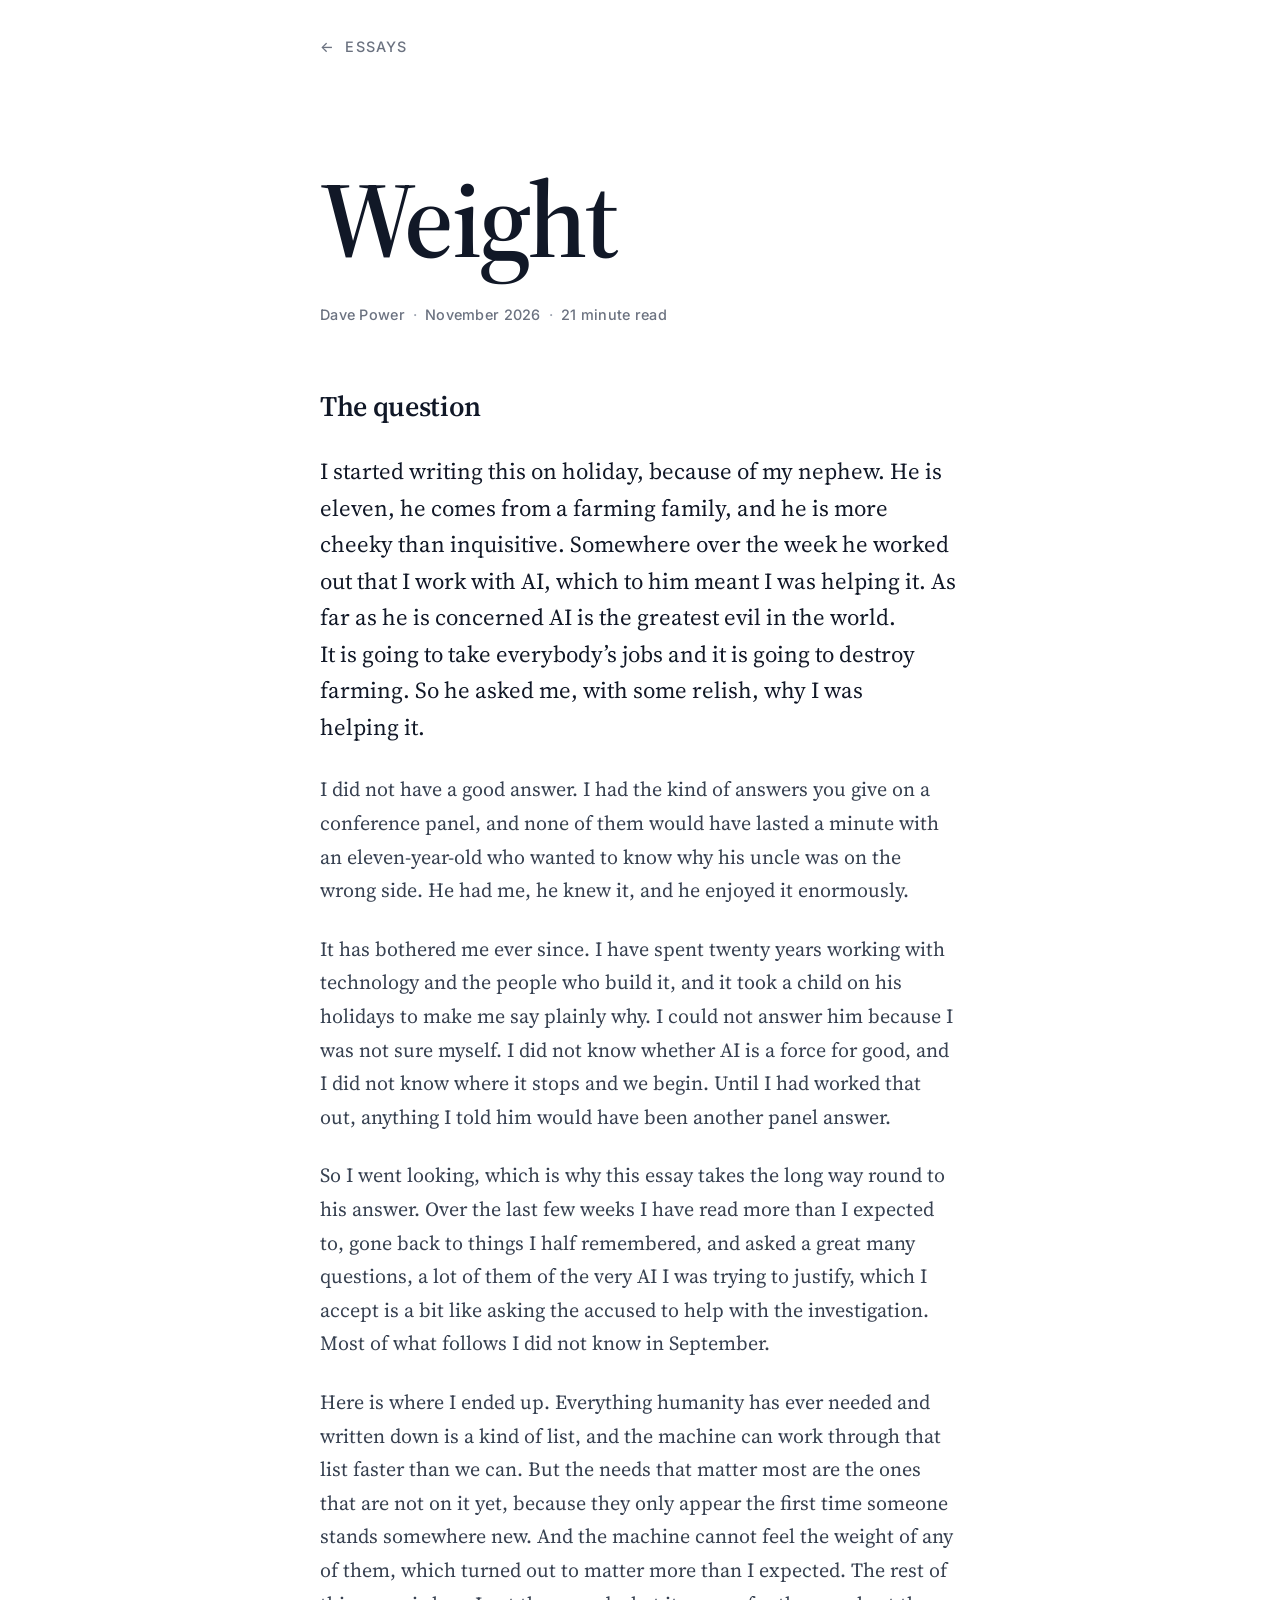
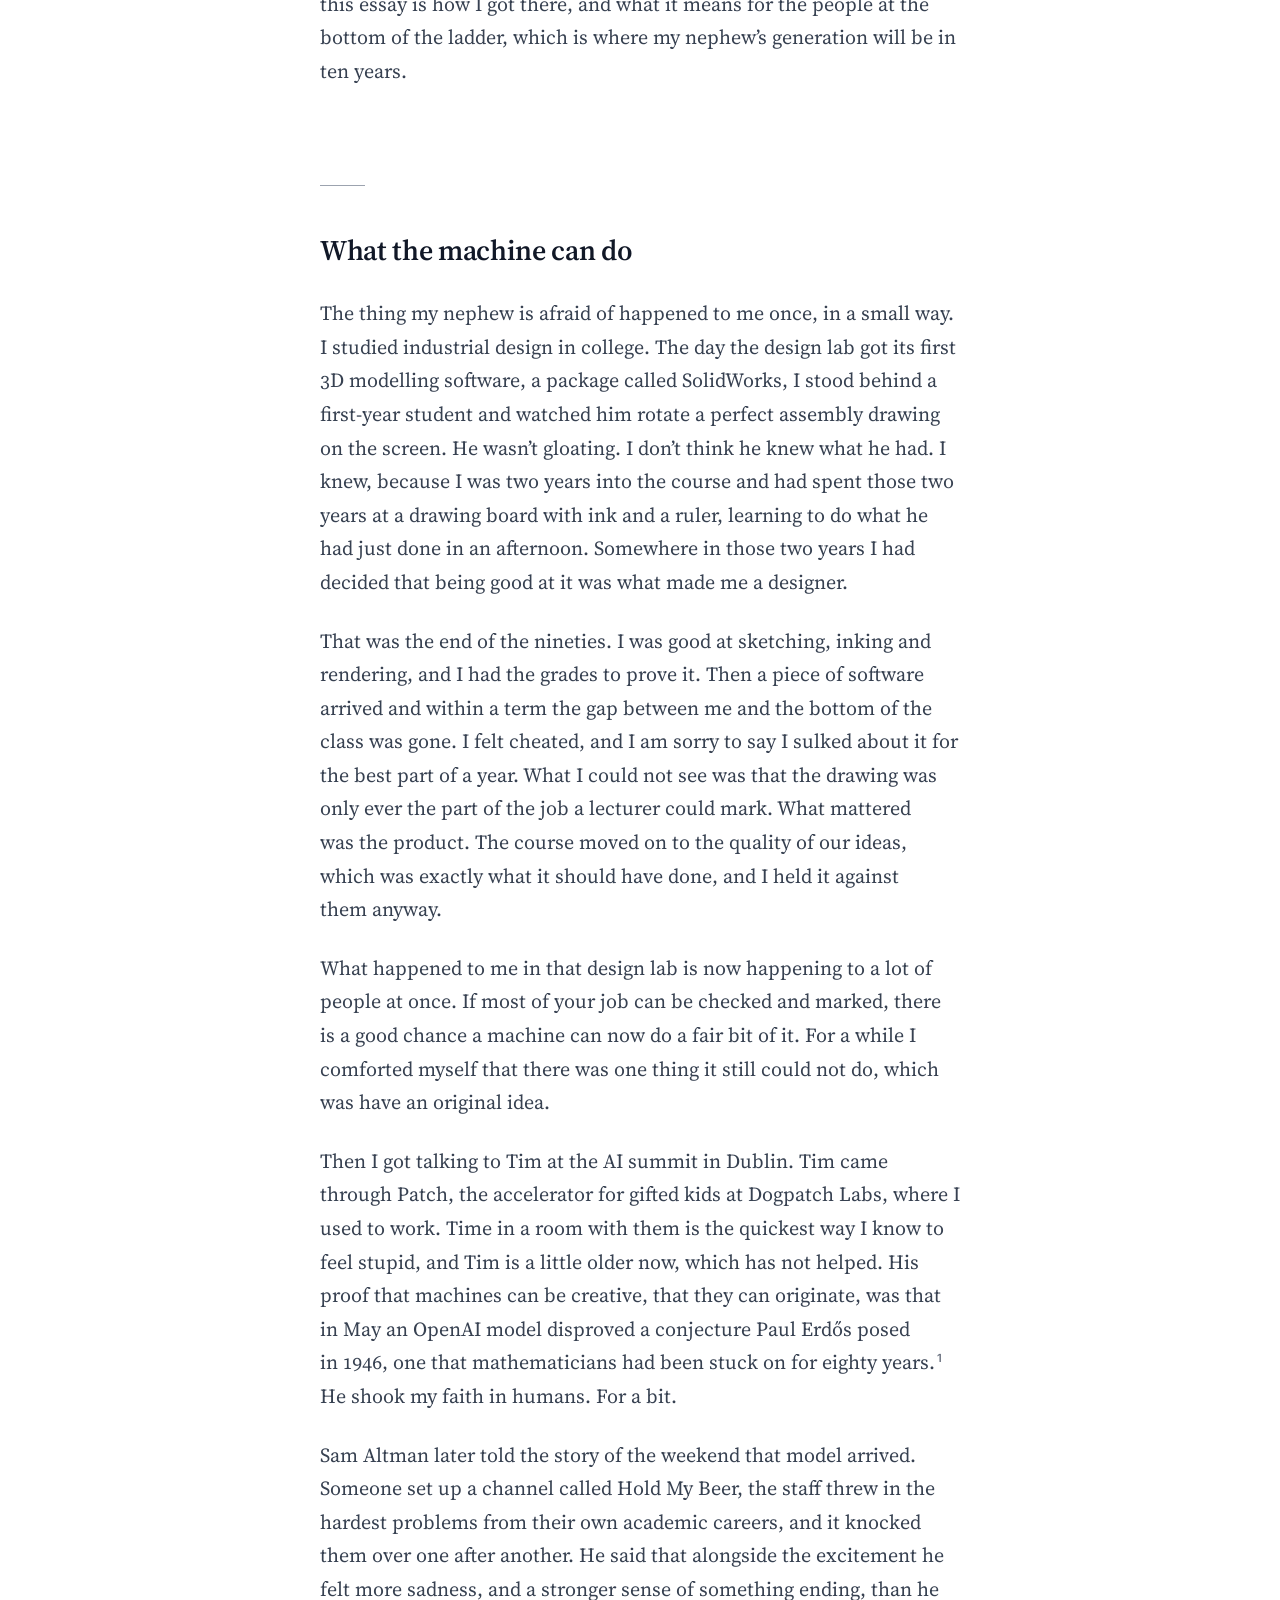
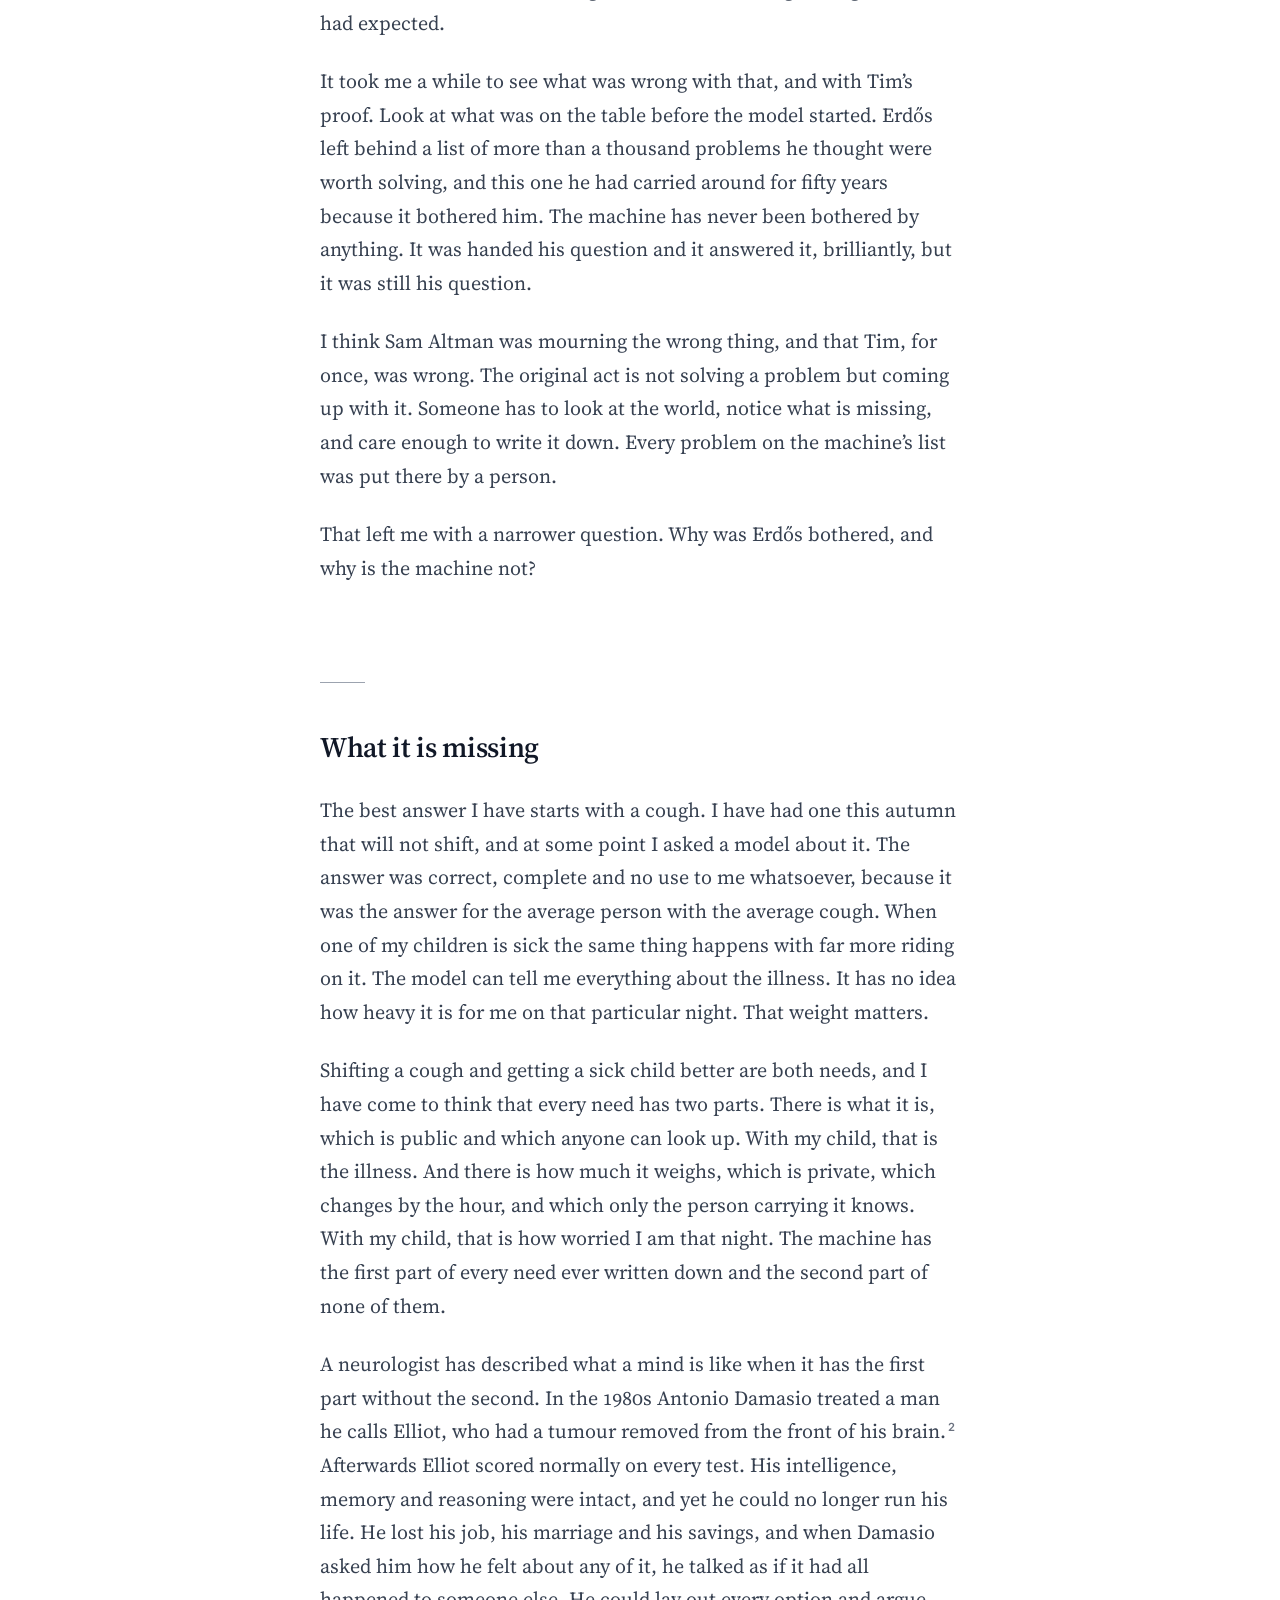
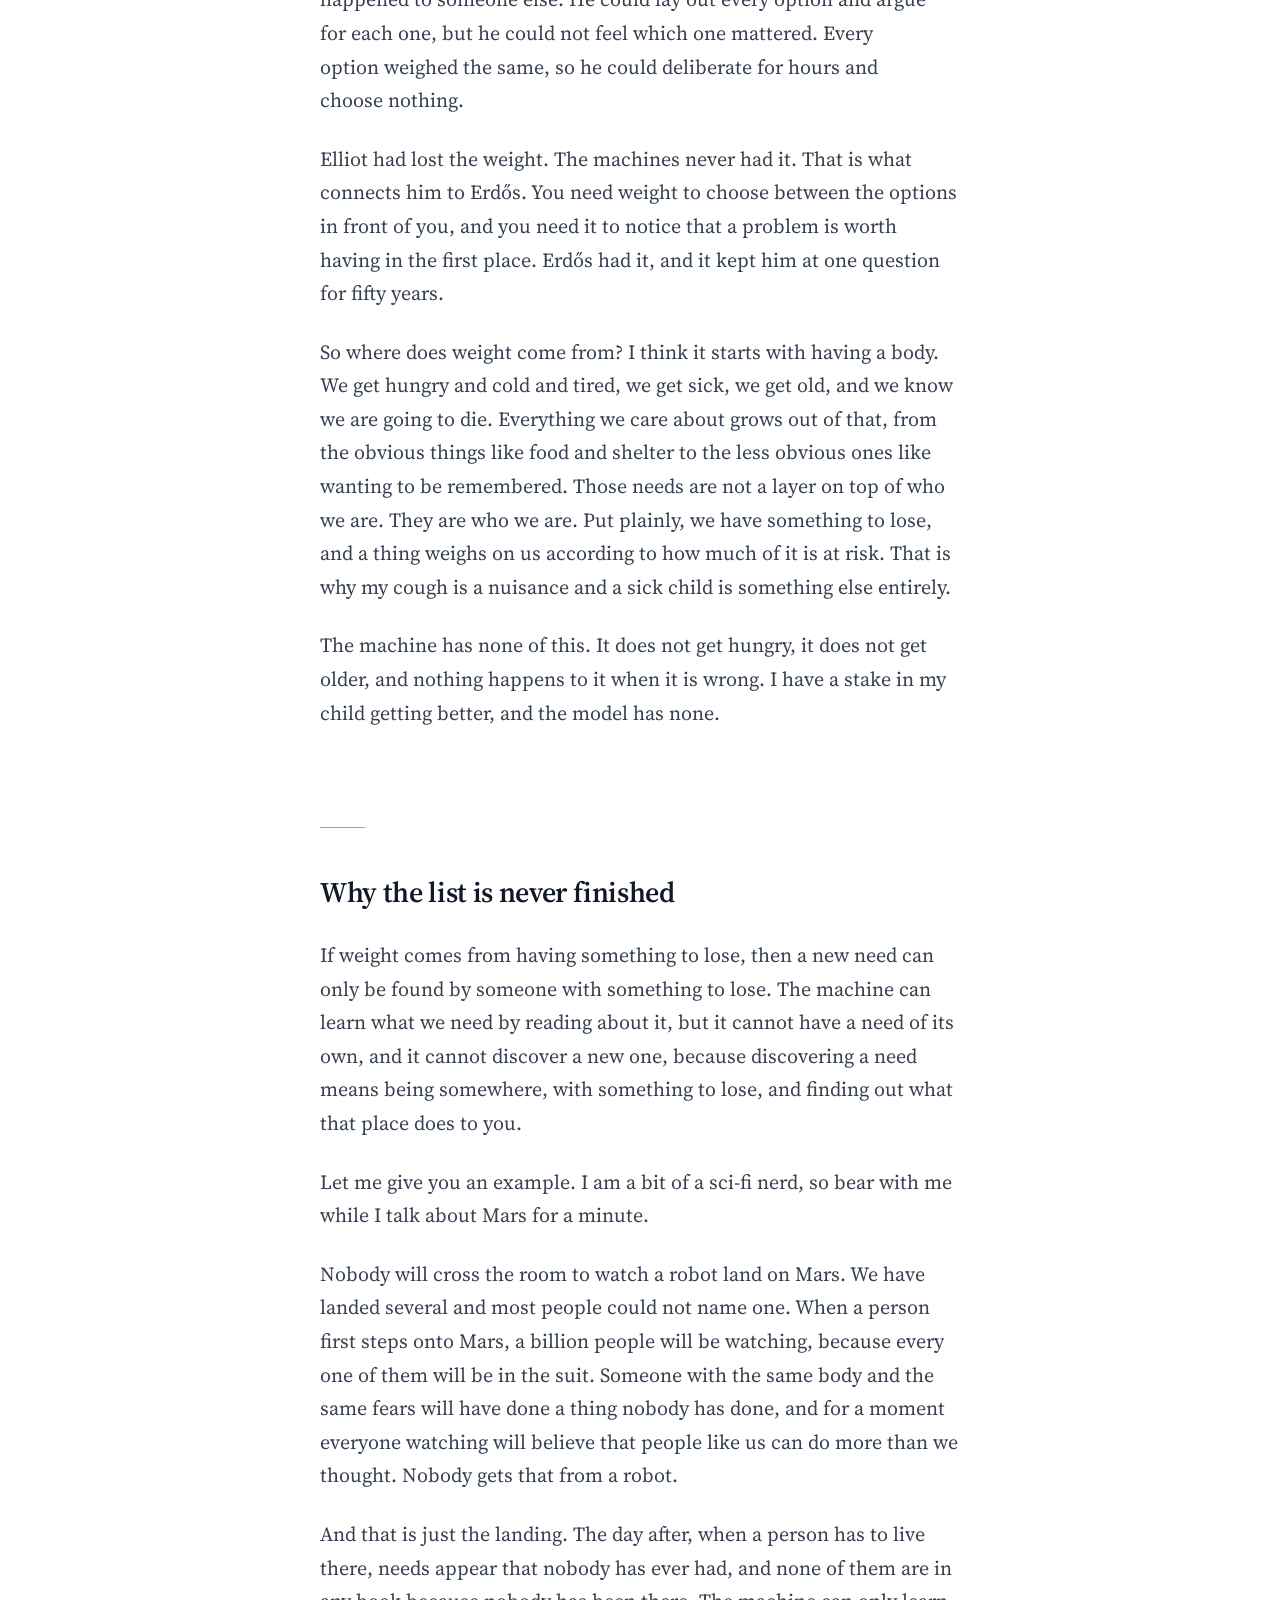
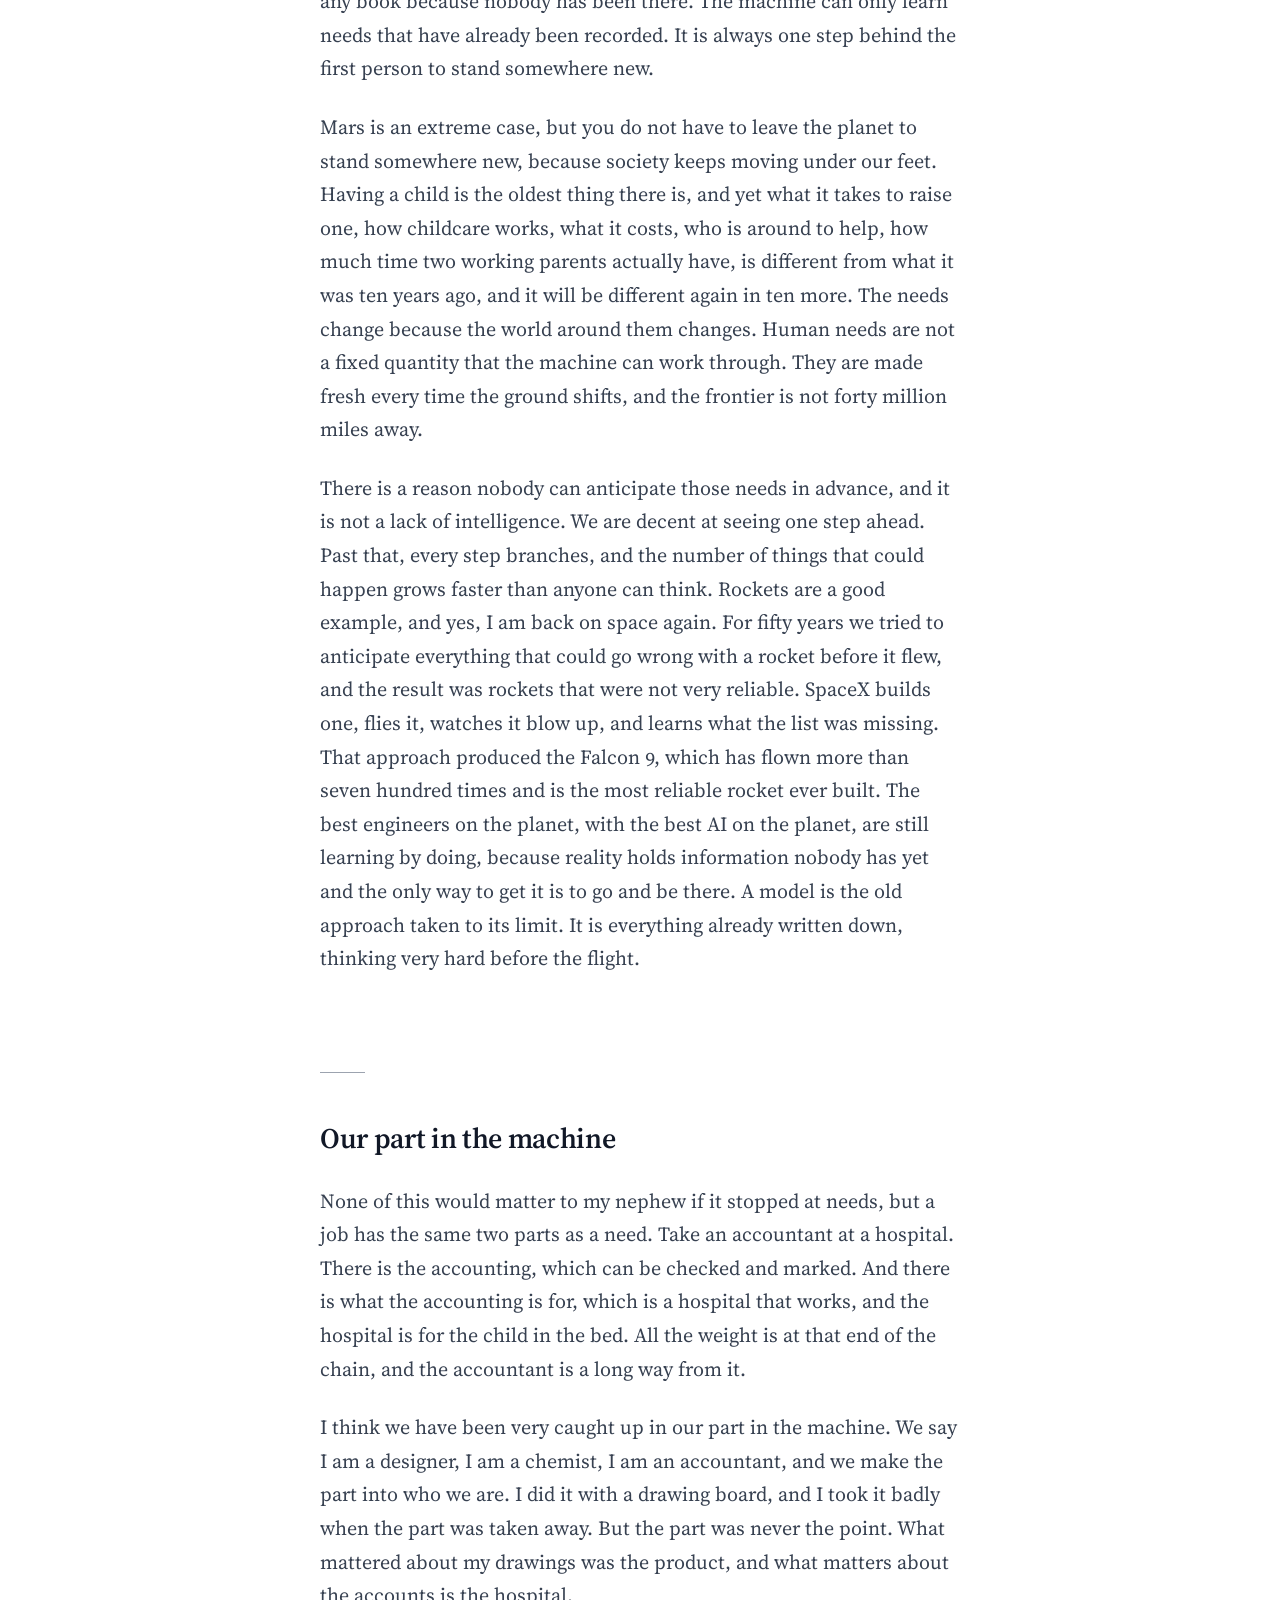
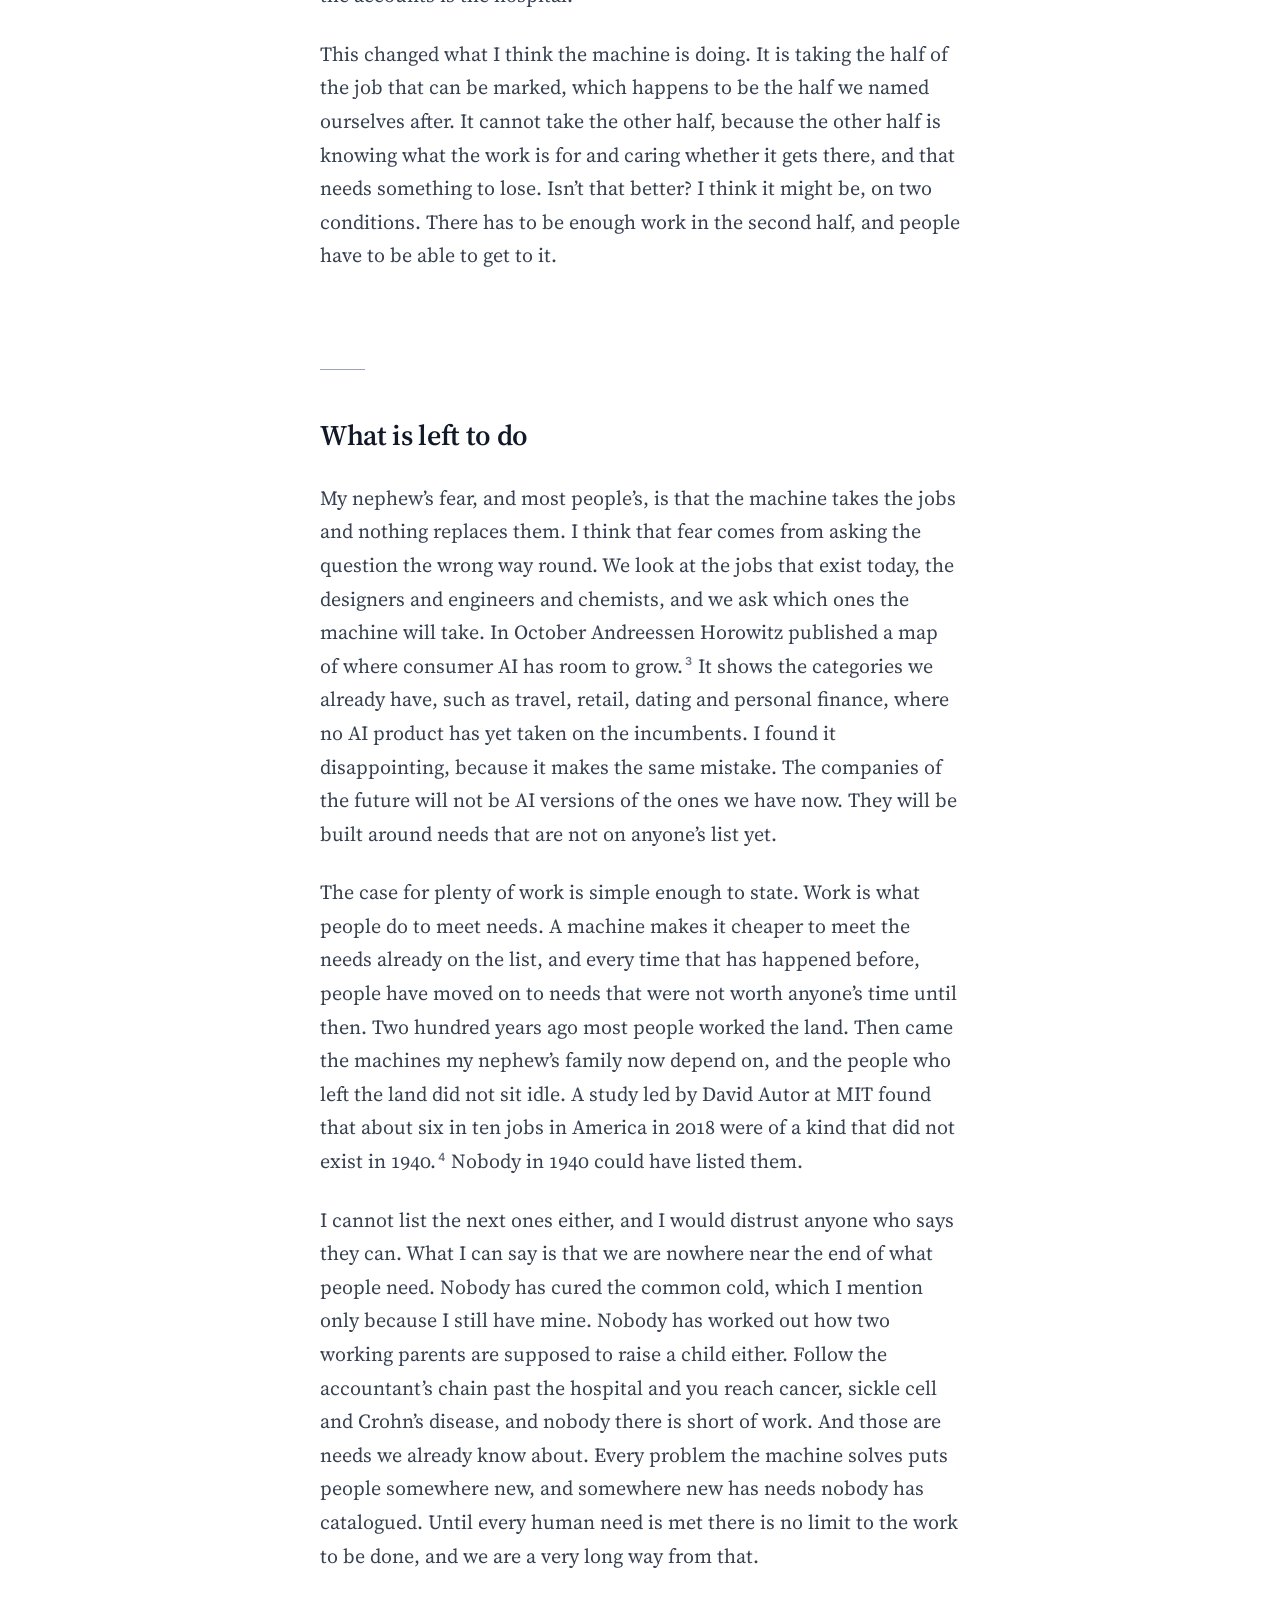
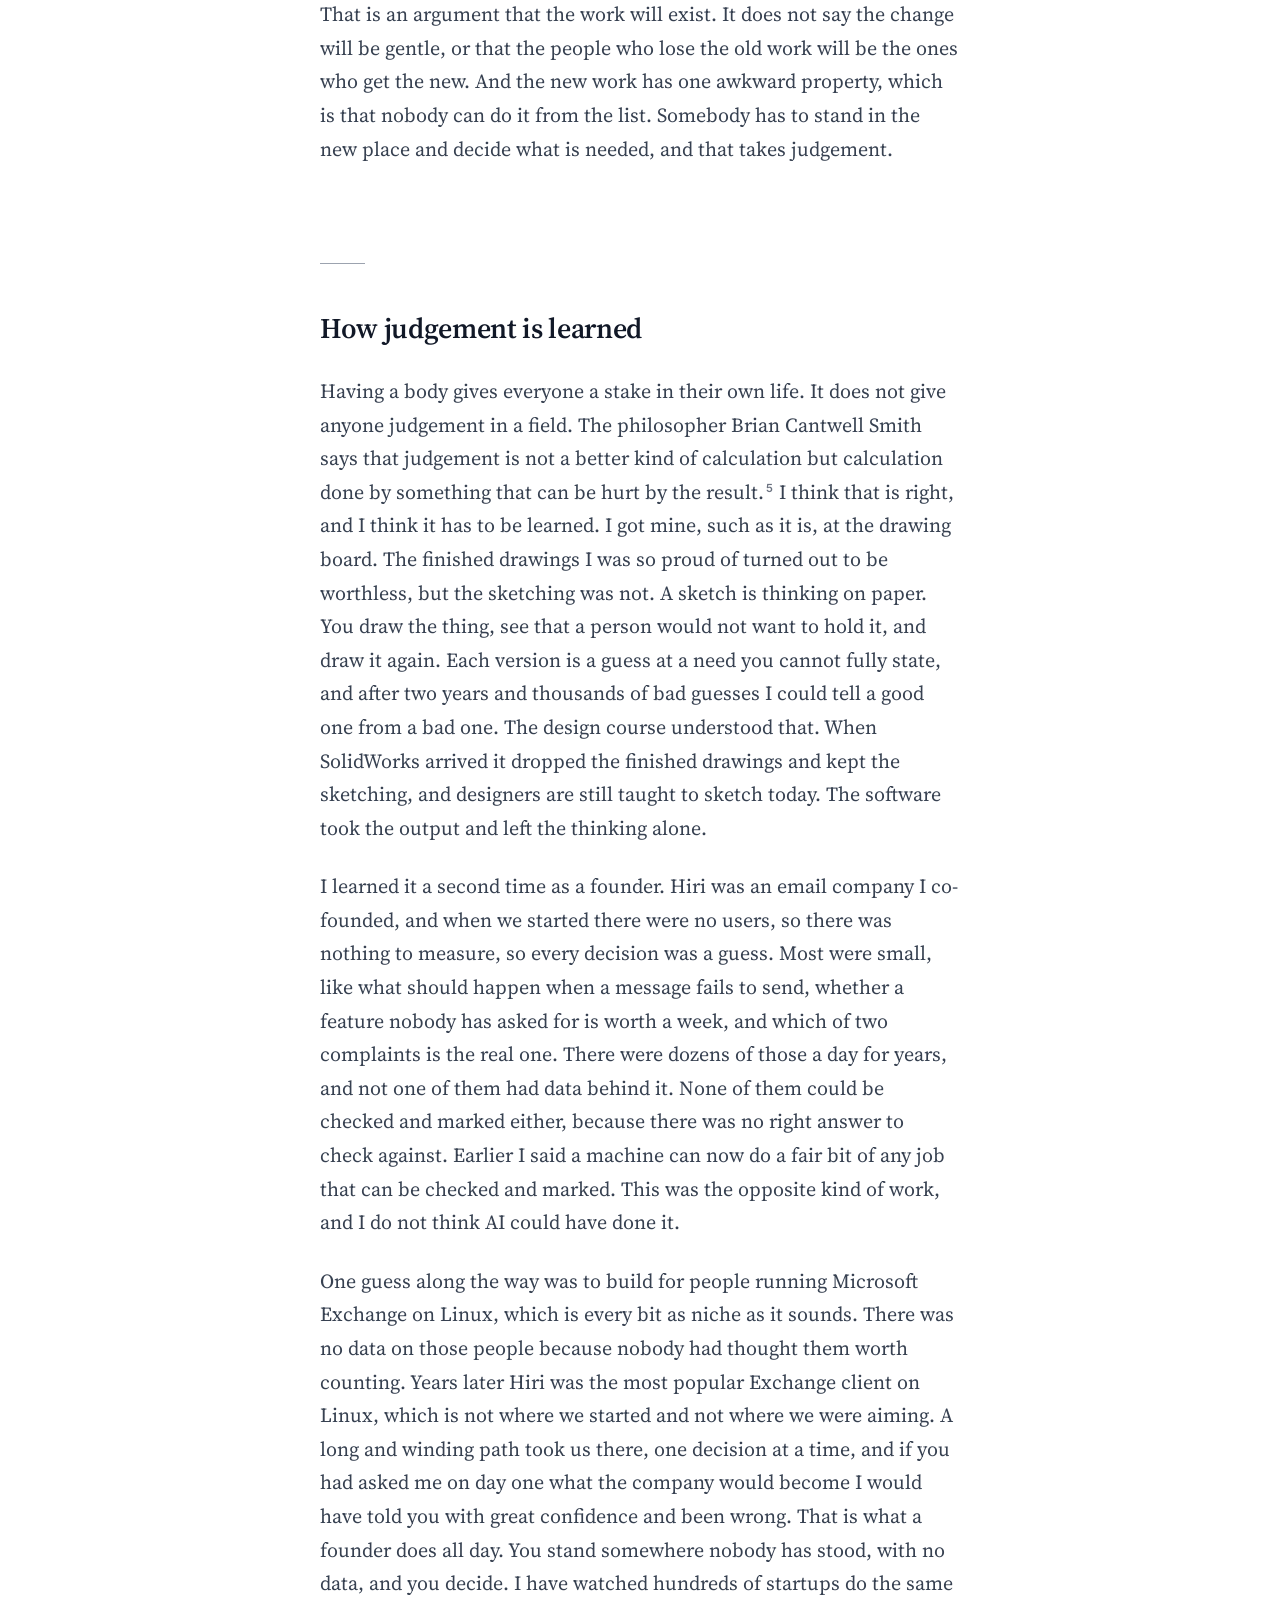
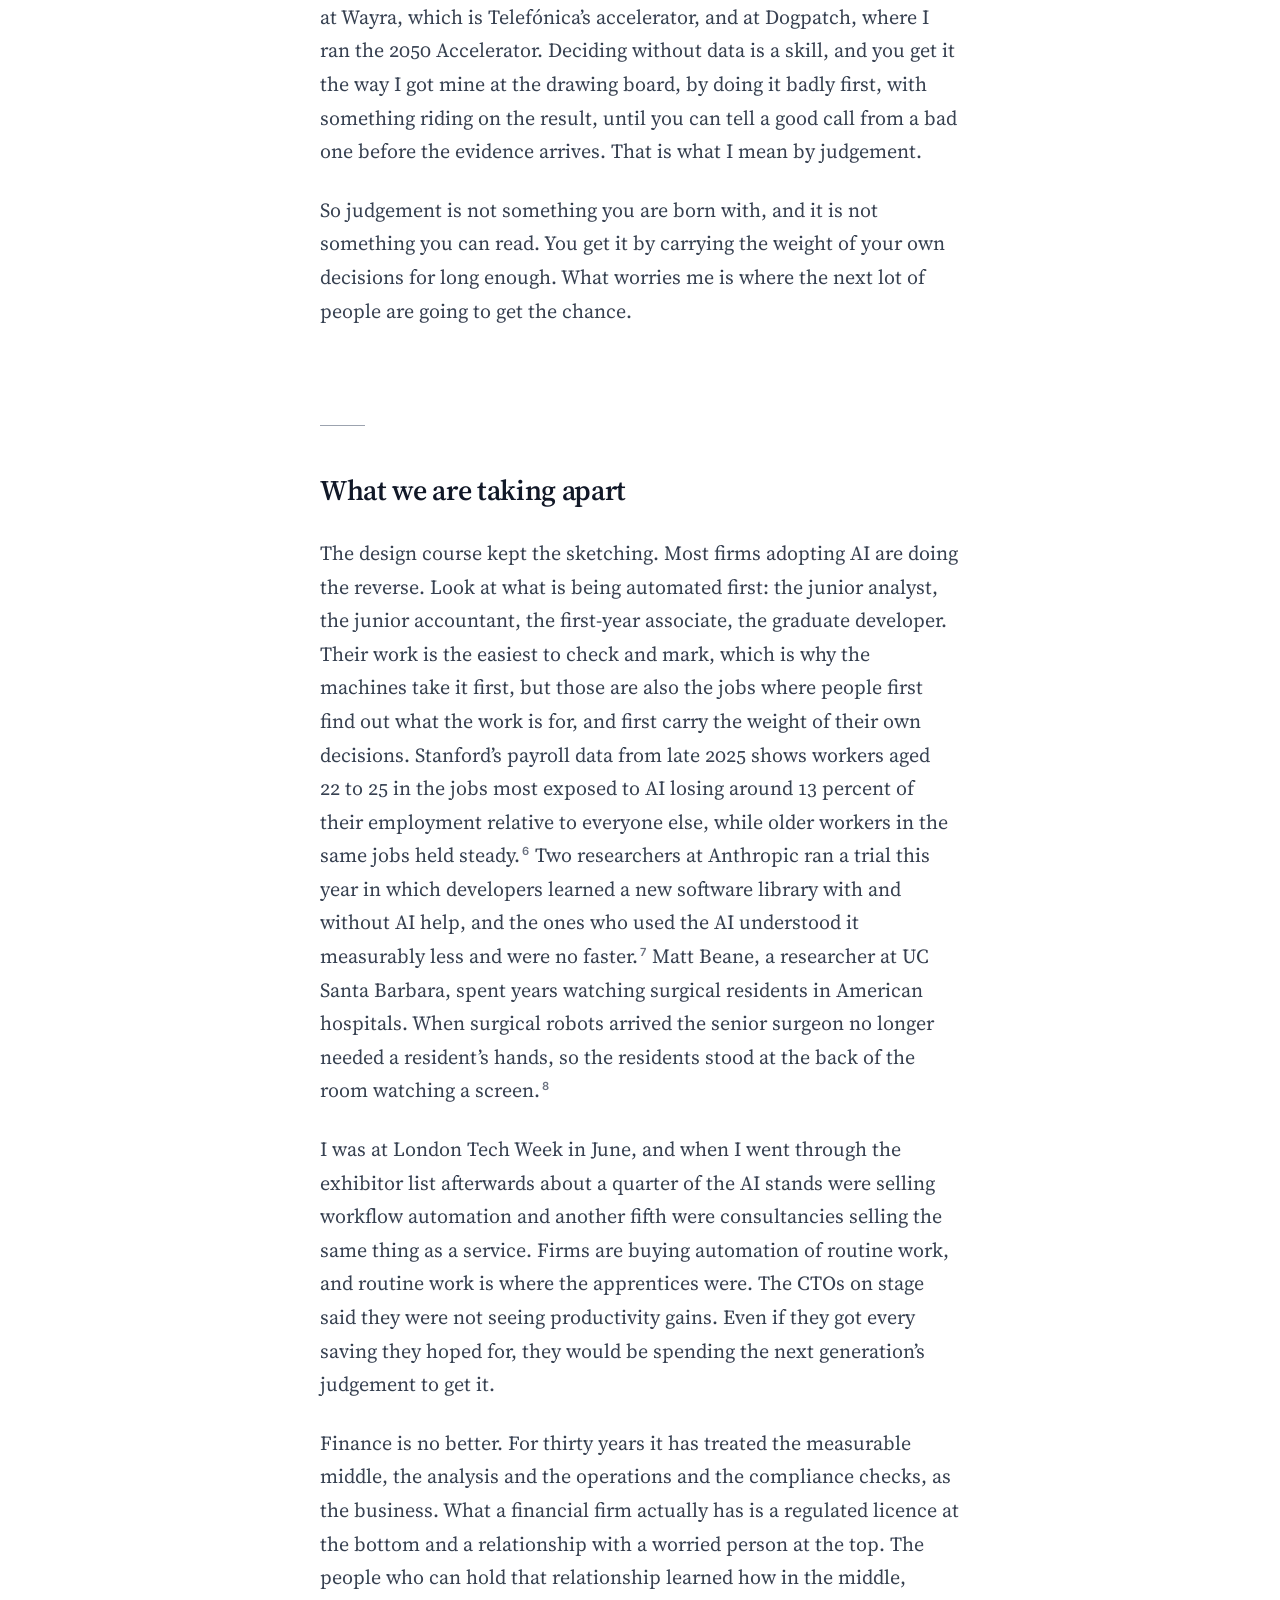
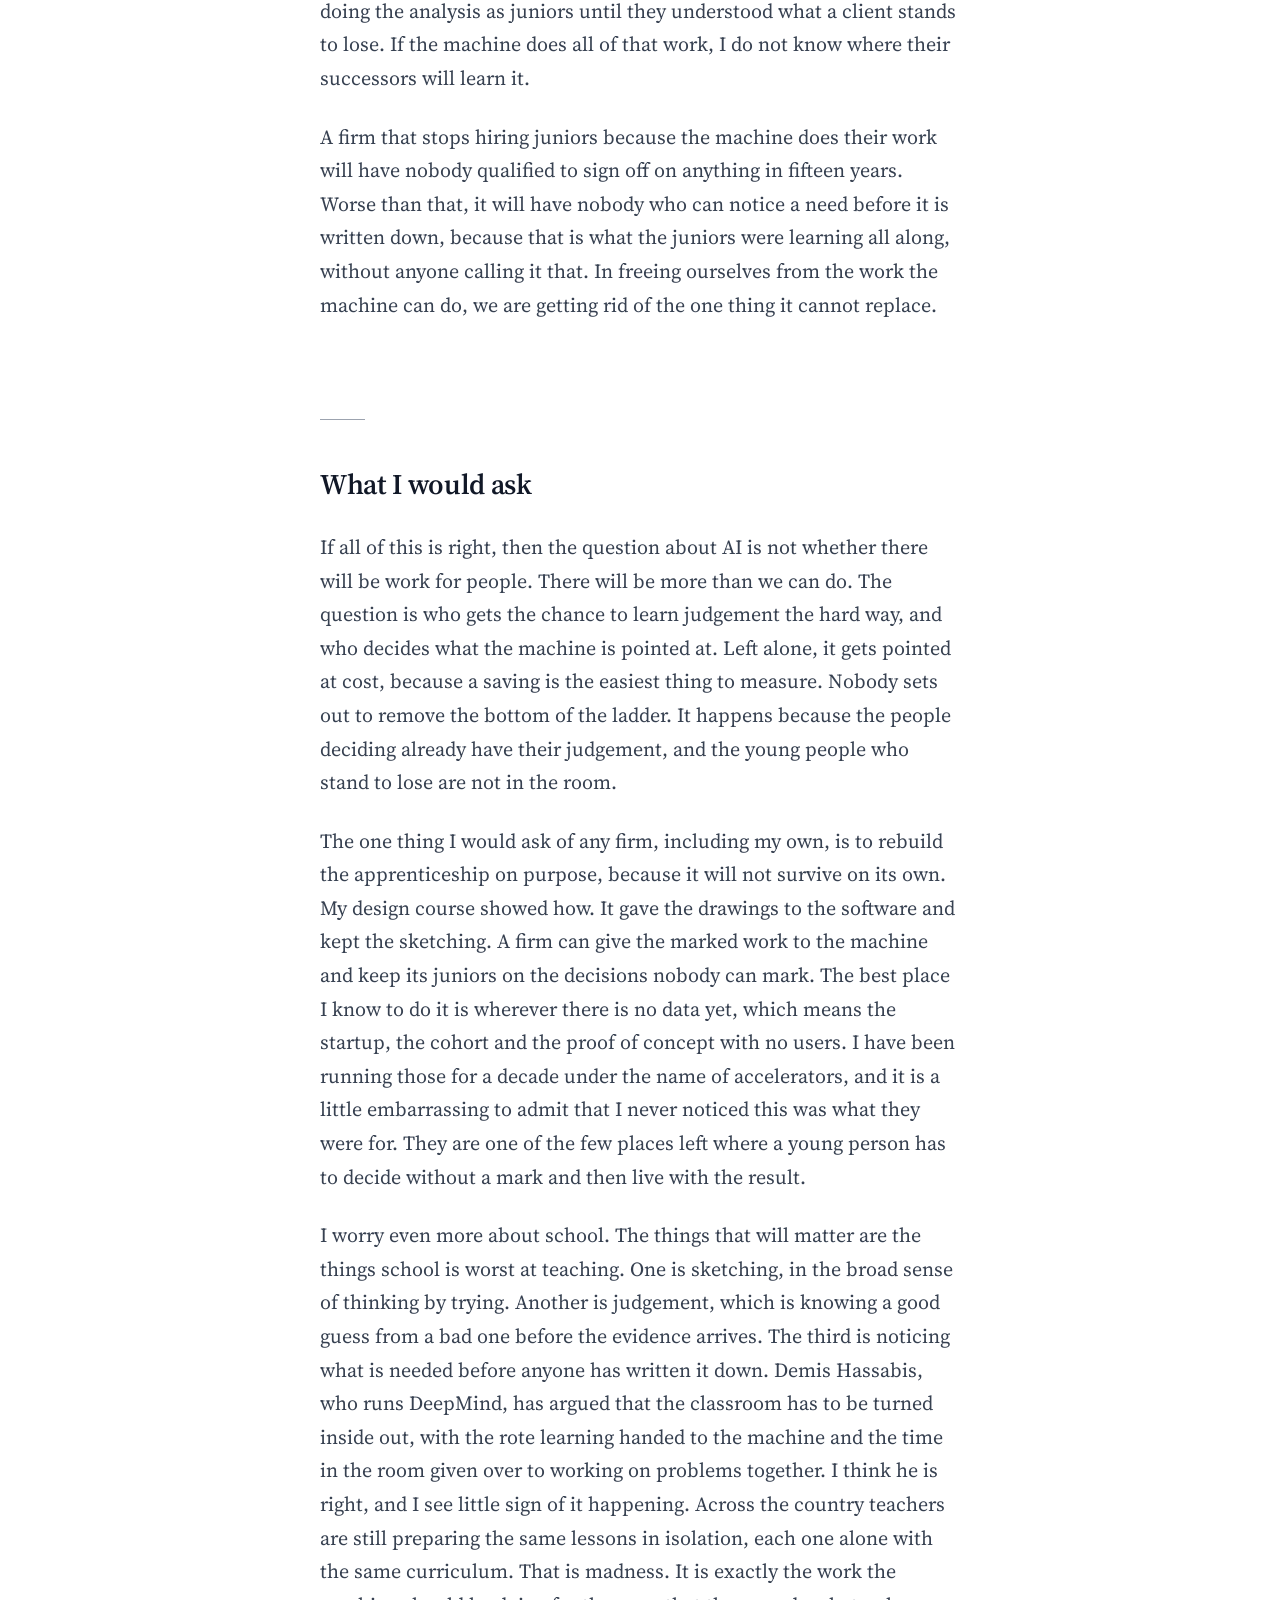
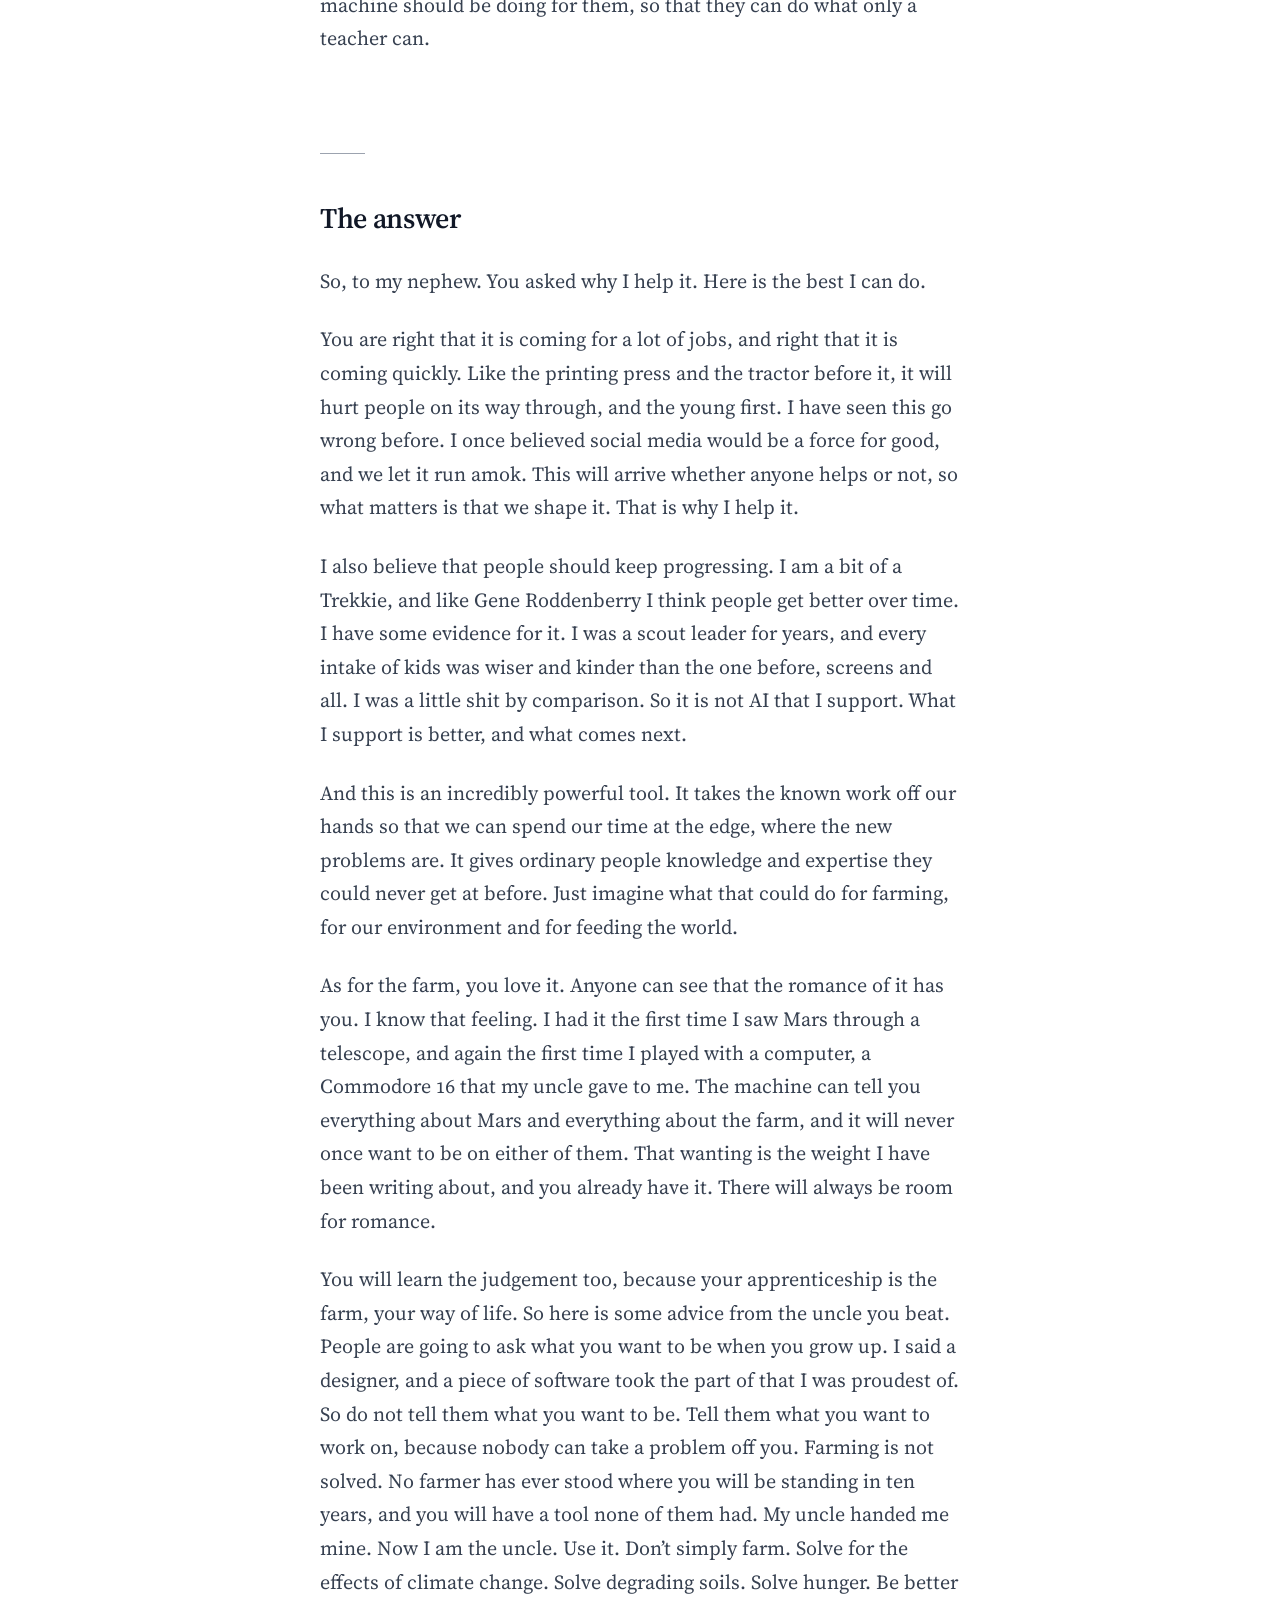
==== commit 1aa5f35e: "Weight: say why the essay takes the long way round Co-Authored-By: Claude Fable 5.2 <noreply@anthrop" ====
--- a/weight/index.html
+++ b/weight/index.html
@@ -27,13 +27,14 @@
 <article>
 <header class="masthead">
 <h1>Weight</h1>
-<p class="meta">Dave Power<span class="dot">·</span><time datetime="2026-11-24">November 2026</time><span class="dot">·</span>20 minute read</p>
+<p class="meta">Dave Power<span class="dot">·</span><time datetime="2026-11-24">November 2026</time><span class="dot">·</span>21 minute read</p>
 </header>
 <div class="prose">
 <h2 id="the-question">The question</h2>
 <p class="lead">I started writing this on holiday, because of my nephew. He is eleven, he comes from a farming family, and he is more cheeky than inquisitive. Somewhere over the week he worked out that I work with AI, which to him meant I was helping it. As far as he is concerned AI is the greatest evil in the world. It is going to take everybody’s jobs and it is going to destroy farming. So he asked me, with some relish, why I was helping it.</p>
 <p>I did not have a good answer. I had the kind of answers you give on a conference panel, and none of them would have lasted a minute with an eleven-year-old who wanted to know why his uncle was on the wrong side. He had me, he knew it, and he enjoyed it enormously.</p>
-<p>It has bothered me ever since. I have spent twenty years working with technology and the people who build it, and it took a child on his holidays to make me say plainly why. So I went looking. Over the last few weeks I have read more than I expected to, gone back to things I half remembered, and asked a great many questions, a lot of them of the very AI I was trying to justify, which I accept is a bit like asking the accused to help with the investigation. Most of what follows I did not know in September.</p>
+<p>It has bothered me ever since. I have spent twenty years working with technology and the people who build it, and it took a child on his holidays to make me say plainly why. I could not answer him because I was not sure myself. I did not know whether AI is a force for good, and I did not know where it stops and we begin. Until I had worked that out, anything I told him would have been another panel answer.</p>
+<p>So I went looking, which is why this essay takes the long way round to his answer. Over the last few weeks I have read more than I expected to, gone back to things I half remembered, and asked a great many questions, a lot of them of the very AI I was trying to justify, which I accept is a bit like asking the accused to help with the investigation. Most of what follows I did not know in September.</p>
 <p>Here is where I ended up. Everything humanity has ever needed and written down is a kind of list, and the machine can work through that list faster than we can. But the needs that matter most are the ones that are not on it yet, because they only appear the first time someone stands somewhere new. And the machine cannot feel the weight of any of them, which turned out to matter more than I expected. The rest of this essay is how I got there, and what it means for the people at the bottom of the ladder, which is where my nephew’s generation will be in ten years.</p>
 <h2 id="what-the-machine-can-do">What the machine can do</h2>
 <p>The thing my nephew is afraid of happened to me once, in a small way. I studied industrial design in college. The day the design lab got its first 3D modelling software, a package called SolidWorks, I stood behind a first-year student and watched him rotate a perfect assembly drawing on the screen. He wasn’t gloating. I don’t think he knew what he had. I knew, because I was two years into the course and had spent those two years at a drawing board with ink and a ruler, learning to do what he had just done in an afternoon. Somewhere in those two years I had decided that being good at it was what made me a designer.</p>
